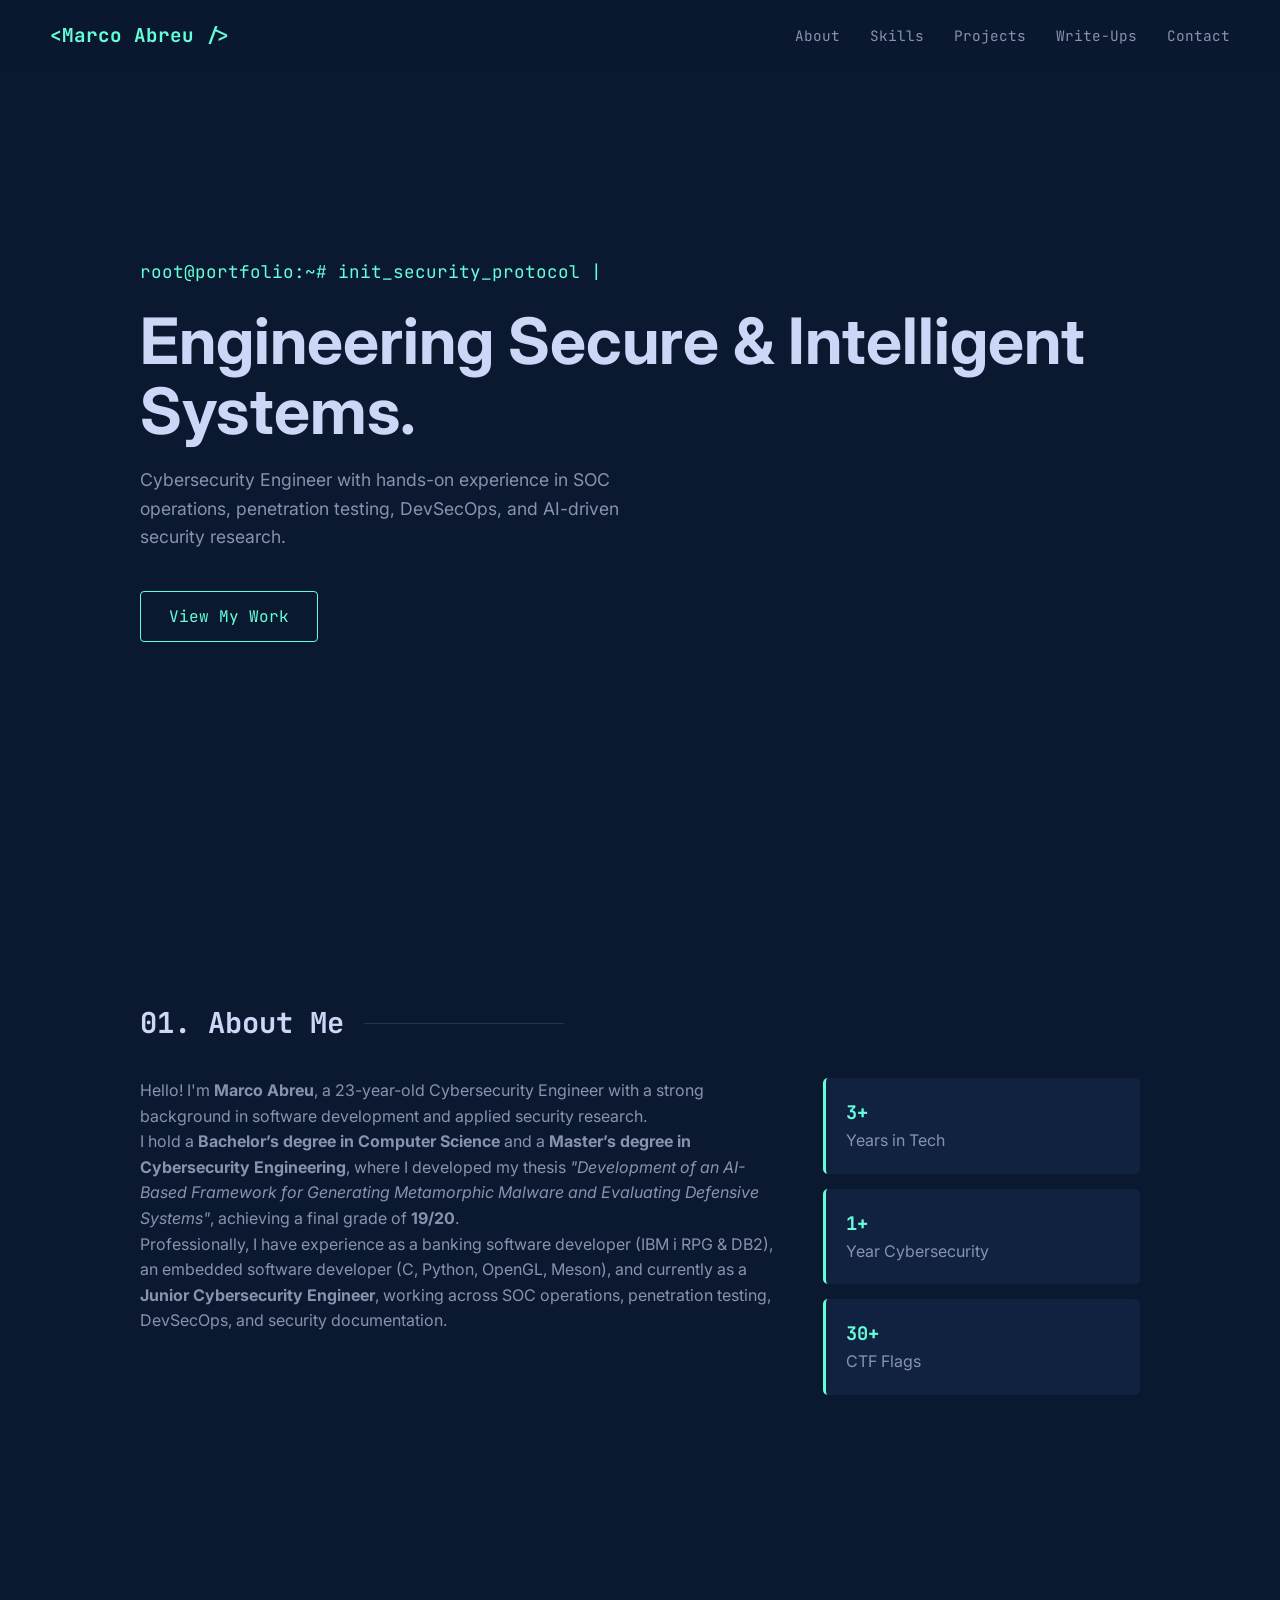
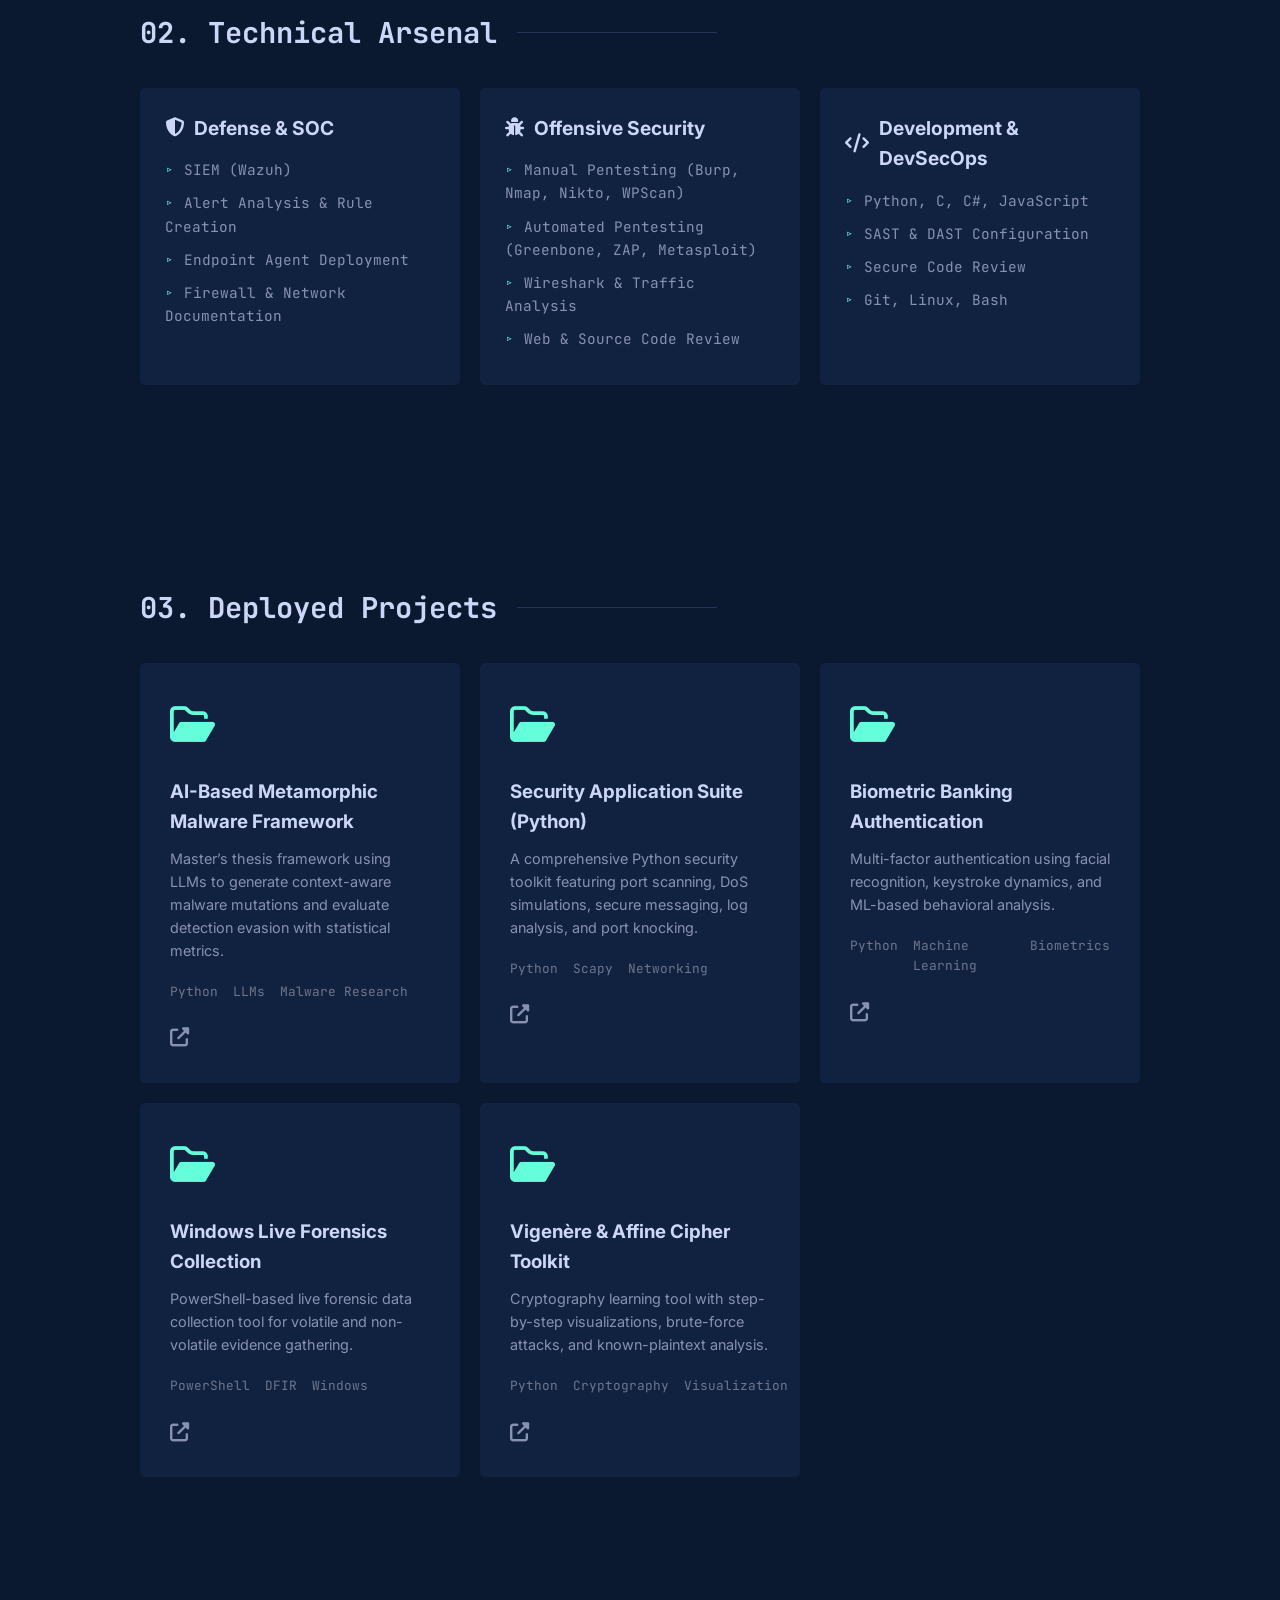
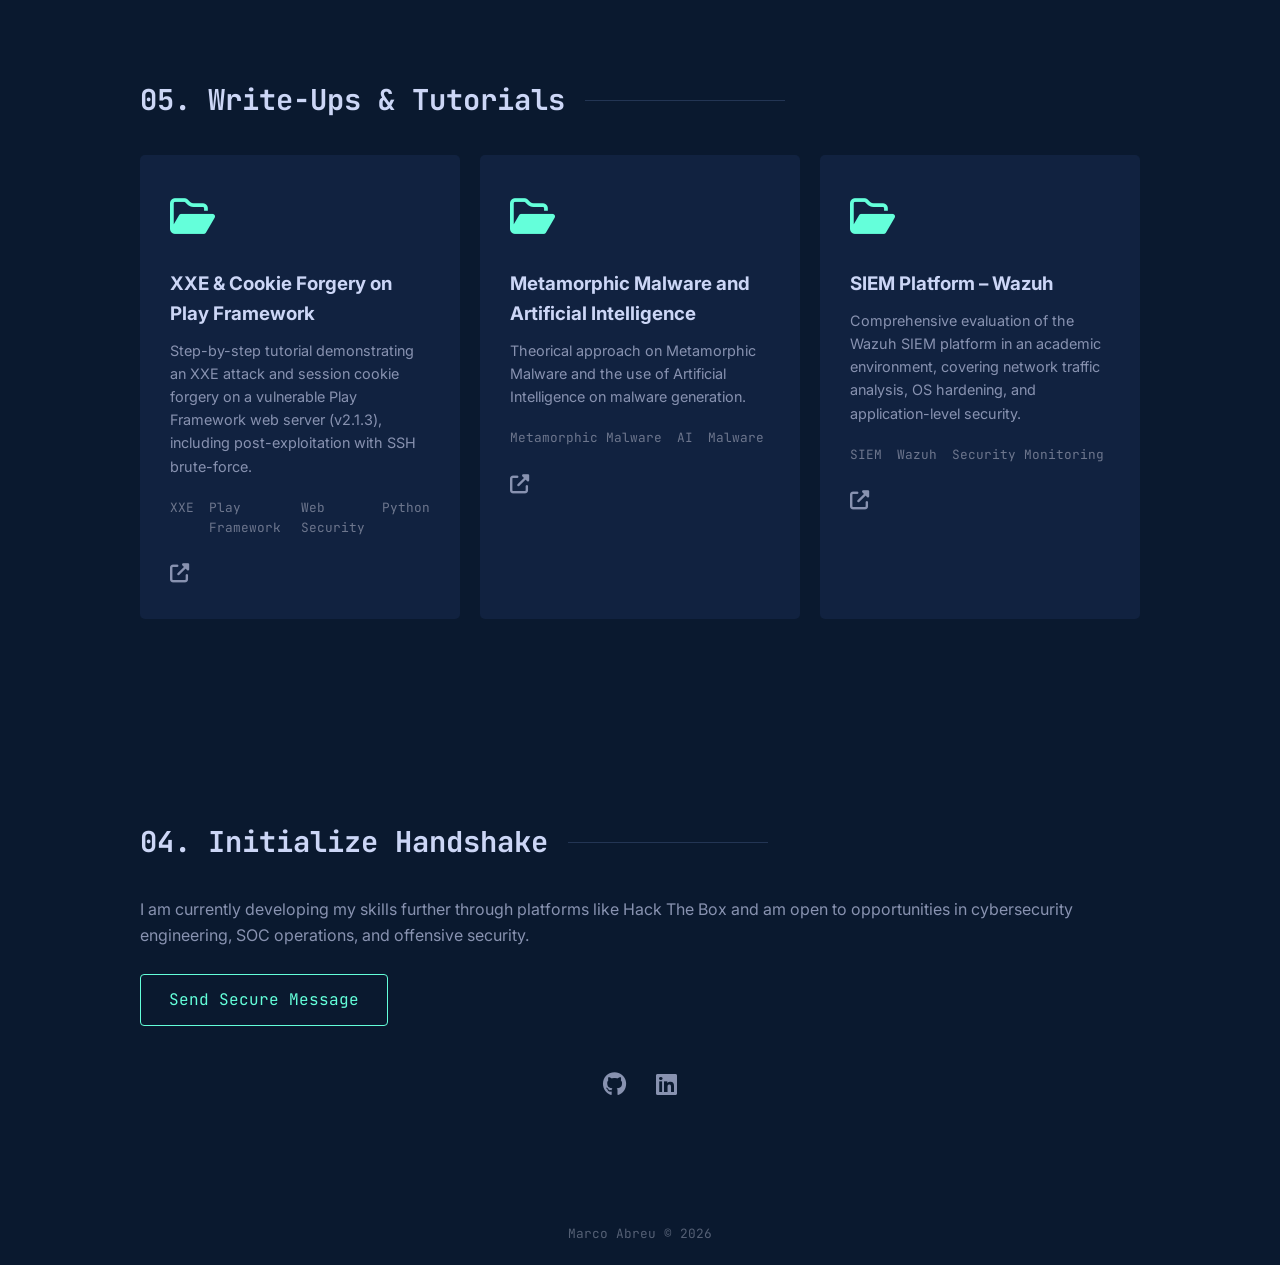
==== index.html @ 4d0f0a70 "Wazuh write up" ====
<!DOCTYPE html>
<html lang="en">
<head>
    <meta charset="UTF-8">
    <meta name="viewport" content="width=device-width, initial-scale=1.0">
    <title>Marco Abreu | Cybersecurity Engineer</title>
    <link rel="icon" type="image/png" href="project/images/favbk.png">

    <link rel="stylesheet" href="style.css">
    <link rel="stylesheet" href="https://cdnjs.cloudflare.com/ajax/libs/font-awesome/6.4.0/css/all.min.css">
    <link href="https://fonts.googleapis.com/css2?family=Inter:wght@400;600&family=JetBrains+Mono:wght@400;700&display=swap" rel="stylesheet">
</head>
<body>

<nav class="navbar">
    <a href="index.html">
    <div class="logo">&lt;Marco Abreu /&gt;</div>
</a>

    <ul class="nav-links">
        <li><a href="#about">About</a></li>
        <li><a href="#skills">Skills</a></li>
        <li><a href="#projects">Projects</a></li>
        <li><a href="#writeups">Write-Ups</a></li>
        <li><a href="#contact">Contact</a></li>
    </ul>
</nav>

<header class="hero">
    <div class="container">
        <p class="terminal-text">root@portfolio:~# <span id="typing-effect"></span><span class="cursor">|</span></p>
        <h1>Engineering Secure & Intelligent Systems.</h1>
        <p class="subtitle">
            Cybersecurity Engineer with hands-on experience in SOC operations, penetration testing,
            DevSecOps, and AI-driven security research.
        </p>
        <a href="#projects" class="btn">View My Work</a>
    </div>
</header>

<section id="about" class="section">
    <div class="container">
        <h2 class="section-title">01. About Me</h2>
        <div class="about-content">
            <div class="about-text">
                <p>
                    Hello! I'm <strong>Marco Abreu</strong>, a 23-year-old Cybersecurity Engineer with a strong background
                    in software development and applied security research.
                </p>

                <p>
                    I hold a <strong>Bachelor’s degree in Computer Science</strong> and a
                    <strong>Master’s degree in Cybersecurity Engineering</strong>, where I developed my thesis
                    <em>"Development of an AI-Based Framework for Generating Metamorphic Malware and Evaluating Defensive Systems"</em>,
                    achieving a final grade of <strong>19/20</strong>.
                </p>

                <p>
                    Professionally, I have experience as a banking software developer (IBM i RPG & DB2),
                    an embedded software developer (C, Python, OpenGL, Meson),
                    and currently as a <strong>Junior Cybersecurity Engineer</strong>,
                    working across SOC operations, penetration testing, DevSecOps, and security documentation.
                </p>
            </div>

            <div class="about-stats">
                <div class="stat-card">
                    <h3>3+</h3>
                    <p>Years in Tech</p>
                </div>
                <div class="stat-card">
                    <h3>1+</h3>
                    <p>Year Cybersecurity</p>
                </div>
                <div class="stat-card">
                    <h3>30+</h3>
                    <p>CTF Flags</p>
                </div>
            </div>
        </div>
    </div>
</section>

<section id="skills" class="section">
    <div class="container">
        <h2 class="section-title">02. Technical Arsenal</h2>

        <div class="skills-grid">
            <div class="skill-category">
                <h3><i class="fas fa-shield-alt"></i> Defense & SOC</h3>
                <ul>
                    <li>SIEM (Wazuh)</li>
                    <li>Alert Analysis & Rule Creation</li>
                    <li>Endpoint Agent Deployment</li>
                    <li>Firewall & Network Documentation</li>
                </ul>
            </div>

            <div class="skill-category">
                <h3><i class="fas fa-bug"></i> Offensive Security</h3>
                <ul>
                    <li>Manual Pentesting (Burp, Nmap, Nikto, WPScan)</li>
                    <li>Automated Pentesting (Greenbone, ZAP, Metasploit)</li>
                    <li>Wireshark & Traffic Analysis</li>
                    <li>Web & Source Code Review</li>
                </ul>
            </div>

            <div class="skill-category">
                <h3><i class="fas fa-code"></i> Development & DevSecOps</h3>
                <ul>
                    <li>Python, C, C#, JavaScript</li>
                    <li>SAST & DAST Configuration</li>
                    <li>Secure Code Review</li>
                    <li>Git, Linux, Bash</li>
                </ul>
            </div>
        </div>
    </div>
</section>

<section id="projects" class="section">
    <div class="container">
        <h2 class="section-title">03. Deployed Projects</h2>

        <div class="project-grid">

            <!-- 1. AI Metamorphic Malware Framework -->
            <div class="project-card">
                <div class="folder-icon"><i class="far fa-folder-open"></i></div>
                <h3>AI-Based Metamorphic Malware Framework</h3>
                <p>
                    Master’s thesis framework using LLMs to generate context-aware malware mutations
                    and evaluate detection evasion with statistical metrics.
                </p>
                <div class="tech-stack">
                    <span>Python</span>
                    <span>LLMs</span>
                    <span>Malware Research</span>
                </div>
                <div class="project-links">
                    <a href="projects/ai-metamorphic-malware.html">
                        <i class="fas fa-external-link-alt"></i>
                    </a>
                </div>
            </div>

            <!-- 2. Security Application in Python -->
            <div class="project-card">
                <div class="folder-icon"><i class="far fa-folder-open"></i></div>
                <h3>Security Application Suite (Python)</h3>
                <p>
                    A comprehensive Python security toolkit featuring port scanning,
                    DoS simulations, secure messaging, log analysis, and port knocking.
                </p>
                <div class="tech-stack">
                    <span>Python</span>
                    <span>Scapy</span>
                    <span>Networking</span>
                </div>
                <div class="project-links">
                    <a href="projects/security-application-python.html">
                        <i class="fas fa-external-link-alt"></i>
                    </a>
                </div>
            </div>

            <!-- 4. Biometric Authentication System -->
            <div class="project-card">
                <div class="folder-icon"><i class="far fa-folder-open"></i></div>
                <h3>Biometric Banking Authentication</h3>
                <p>
                    Multi-factor authentication using facial recognition,
                    keystroke dynamics, and ML-based behavioral analysis.
                </p>
                <div class="tech-stack">
                    <span>Python</span>
                    <span>Machine Learning</span>
                    <span>Biometrics</span>
                </div>
                <div class="project-links">
                    <a href="projects/facial-recon.html">
                        <i class="fas fa-external-link-alt"></i>
                    </a>
                </div>
            </div>

            <!-- 5. Windows Live Forensics -->
            <div class="project-card">
                <div class="folder-icon"><i class="far fa-folder-open"></i></div>
                <h3>Windows Live Forensics Collection</h3>
                <p>
                    PowerShell-based live forensic data collection tool
                    for volatile and non-volatile evidence gathering.
                </p>
                <div class="tech-stack">
                    <span>PowerShell</span>
                    <span>DFIR</span>
                    <span>Windows</span>
                </div>
                <div class="project-links">
                    <a href="projects/windows-live-forensic-collect.html">
                        <i class="fas fa-external-link-alt"></i>
                    </a>
                </div>
            </div>

            <!-- 6. Cryptography Ciphers -->
            <div class="project-card">
                <div class="folder-icon"><i class="far fa-folder-open"></i></div>
                <h3>Vigenère & Affine Cipher Toolkit</h3>
                <p>
                    Cryptography learning tool with step-by-step visualizations,
                    brute-force attacks, and known-plaintext analysis.
                </p>
                <div class="tech-stack">
                    <span>Python</span>
                    <span>Cryptography</span>
                    <span>Visualization</span>
                </div>
                <div class="project-links">
                    <a href="projects/cryptography-ciphers.html">
                        <i class="fas fa-external-link-alt"></i>
                    </a>
                </div>
            </div>

        </div>
    </div>
</section>


<section id="writeups" class="section">
    <div class="container">
        <h2 class="section-title">05. Write-Ups & Tutorials</h2>

        <div class="project-grid">

          <!-- XXE & Cookie Forgery Tutorial Card -->
            <div class="project-card">
                <div class="folder-icon"><i class="far fa-folder-open"></i></div>
                <h3>XXE & Cookie Forgery on Play Framework</h3>
                <p>
                    Step-by-step tutorial demonstrating an XXE attack and session cookie forgery 
                    on a vulnerable Play Framework web server (v2.1.3), including post-exploitation
                    with SSH brute-force.
                </p>
                <div class="tech-stack">
                    <span>XXE</span>
                    <span>Play Framework</span>
                    <span>Web Security</span>
                    <span>Python</span>
                </div>
                <div class="project-links">
                    <a href="writeups/xxe-tutorial.html">
                        <i class="fas fa-external-link-alt"></i>
                    </a>
                </div>
            </div>

            <!-- Example: Sample CTF Write-Up -->
            <div class="project-card">
                <div class="folder-icon"><i class="far fa-folder-open"></i></div>
                <h3>Metamorphic Malware and Artificial Intelligence</h3>
                <p>
                    Theorical approach on Metamorphic Malware and the use of
                    Artificial Intelligence on malware generation.
                </p>
                <div class="tech-stack">
                    <span>Metamorphic Malware</span>
                    <span>AI</span>
                    <span>Malware</span>
                </div>
                <div class="project-links">
                    <a href="writeups/meta.html">
                        <i class="fas fa-external-link-alt"></i>
                    </a>
                </div>
            </div>

                        <!-- Example: Sample CTF Write-Up -->
            <div class="project-card">
                <div class="folder-icon"><i class="far fa-folder-open"></i></div>
                <h3>SIEM Platform – Wazuh</h3>
                <p>
                    Comprehensive evaluation of the Wazuh SIEM platform in an academic environment,
                    covering network traffic analysis, OS hardening, and application-level security.
                </p>
                <div class="tech-stack">
                    <span>SIEM</span>
                    <span>Wazuh</span>
                    <span>Security Monitoring</span>
                </div>
                <div class="project-links">
                    <a href="writeups/wazuh.html">
                        <i class="fas fa-external-link-alt"></i>
                    </a>
                </div>
            </div>

            <!-- Add more write-ups here as cards -->
            
        </div>
    </div>
</section>



<section id="contact" class="section">
    <div class="container">
        <h2 class="section-title">04. Initialize Handshake</h2>
        <p>
            I am currently developing my skills further through platforms like Hack The Box
            and am open to opportunities in cybersecurity engineering, SOC operations,
            and offensive security.
        </p>

        <br>

        <a href="mailto:marcoabreu2002@gmail.com" class="btn">Send Secure Message</a>

        <div class="social-links">
            <a href="https://github.com/MarcoAbreu2002" target="_blank"><i class="fab fa-github"></i></a>
            <a href="https://www.linkedin.com/in/marco-costa-abreu/" target="_blank"><i class="fab fa-linkedin"></i></a>
        </div>
    </div>
</section>

<footer>
    <p>Marco Abreu &copy; 2026</p>
</footer>

<script src="script.js"></script>
</body>
</html>
---- style.css ----
/* Base Reset */
* {
    margin: 0;
    padding: 0;
    box-sizing: border-box;
}

:root {
    --bg-color: #0a192f;
    --light-bg: #112240;
    --text-color: #8892b0;
    --heading-color: #ccd6f6;
    --accent-color: #64ffda; /* Cyber Green */
    --font-mono: 'JetBrains Mono', monospace;
    --font-sans: 'Inter', sans-serif;
}

body {
    background-color: var(--bg-color);
    color: var(--text-color);
    font-family: var(--font-sans);
    line-height: 1.6;
}

a {
    text-decoration: none;
    color: inherit;
    transition: 0.3s;
}

ul {
    list-style: none;
}

/* Typography */
h1, h2, h3 {
    color: var(--heading-color);
    font-weight: 700;
}

.section-title {
    font-family: var(--font-mono);
    color: var(--heading-color);
    font-size: 1.8rem;
    margin-bottom: 2rem;
    display: flex;
    align-items: center;
}

.section-title::after {
    content: "";
    display: block;
    width: 200px;
    height: 1px;
    background: #233554;
    margin-left: 20px;
}

/* Navbar */
.navbar {
    display: flex;
    justify-content: space-between;
    align-items: center;
    padding: 20px 50px;
    position: fixed;
    width: 100%;
    background: rgba(10, 25, 47, 0.95);
    backdrop-filter: blur(10px);
    z-index: 1000;
}

.logo {
    color: var(--accent-color);
    font-family: var(--font-mono);
    font-weight: bold;
    font-size: 1.2rem;
}

.nav-links {
    display: flex;
    gap: 30px;
}

.nav-links a {
    font-family: var(--font-mono);
    font-size: 0.9rem;
}

.nav-links a:hover {
    color: var(--accent-color);
}

/* Hero Section */
.hero {
    height: 100vh;
    display: flex;
    align-items: center;
    justify-content: center;
    padding: 0 20px;
}

.container {
    max-width: 1000px;
    width: 100%;
    margin: 0 auto;
}

.terminal-text {
    font-family: var(--font-mono);
    color: var(--accent-color);
    margin-bottom: 20px;
    font-size: 1.1rem;
}

.cursor {
    animation: blink 1s infinite;
}

@keyframes blink {
    0%, 100% { opacity: 1; }
    50% { opacity: 0; }
}

.hero h1 {
    font-size: 4rem;
    line-height: 1.1;
    margin-bottom: 20px;
}

.subtitle {
    max-width: 500px;
    margin-bottom: 40px;
    font-size: 1.1rem;
}

.btn {
    display: inline-block;
    padding: 12px 28px;
    border: 1px solid var(--accent-color);
    color: var(--accent-color);
    font-family: var(--font-mono);
    border-radius: 4px;
}

.btn:hover {
    background: rgba(100, 255, 218, 0.1);
}

/* Sections General */
.section {
    padding: 100px 50px;
}

/* About Grid */
.about-content {
    display: grid;
    grid-template-columns: 2fr 1fr;
    gap: 50px;
}

.stat-card {
    background: var(--light-bg);
    padding: 20px;
    margin-bottom: 15px;
    border-radius: 5px;
    border-left: 3px solid var(--accent-color);
}

.stat-card h3 {
    color: var(--accent-color);
    font-family: var(--font-mono);
}

/* Skills */
.skills-grid {
    display: grid;
    grid-template-columns: repeat(auto-fit, minmax(250px, 1fr));
    gap: 20px;
}

.skill-category {
    background: var(--light-bg);
    padding: 25px;
    border-radius: 5px;
    transition: transform 0.2s;
}

.skill-category:hover {
    transform: translateY(-5px);
}

.skill-category h3 {
    margin-bottom: 15px;
    font-size: 1.2rem;
    display: flex;
    align-items: center;
    gap: 10px;
}

.skill-category ul li {
    font-family: var(--font-mono);
    font-size: 0.9rem;
    margin-bottom: 10px;
}

.skill-category ul li::before {
    content: "▹";
    color: var(--accent-color);
    margin-right: 10px;
}

/* Projects */
.project-grid {
    display: grid;
    grid-template-columns: repeat(auto-fill, minmax(300px, 1fr));
    gap: 20px;
}

.project-card {
    background: var(--light-bg);
    padding: 30px;
    border-radius: 5px;
    transition: transform 0.2s;
}

.project-card:hover {
    transform: translateY(-7px);
}

.folder-icon {
    color: var(--accent-color);
    font-size: 2.5rem;
    margin-bottom: 20px;
}

.project-card h3 {
    margin-bottom: 10px;
}

.project-card p {
    font-size: 0.9rem;
    margin-bottom: 20px;
}

.tech-stack {
    font-family: var(--font-mono);
    font-size: 0.8rem;
    color: #6d768d;
    margin-bottom: 20px;
    display: flex;
    gap: 15px;
}

.project-links a {
    font-size: 1.2rem;
    margin-right: 15px;
}

.project-links a:hover {
    color: var(--accent-color);
}

/* Contact */
.contact-container {
    text-align: center;
    max-width: 600px;
}

.social-links {
    margin-top: 40px;
    font-size: 1.5rem;
    display: flex;
    justify-content: center;
    gap: 30px;
}

.social-links a:hover {
    color: var(--accent-color);
    transform: translateY(-3px);
    display: inline-block;
}

footer {
    text-align: center;
    padding: 20px;
    font-family: var(--font-mono);
    font-size: 0.8rem;
    color: #556075;
}

/* Mobile Responsiveness */
@media (max-width: 768px) {
    .hero h1 { font-size: 2.5rem; }
    .about-content { grid-template-columns: 1fr; }
    .navbar { padding: 20px; }
    .nav-links { display: none; } /* Simplified for MVP */
    .section { padding: 60px 20px; }
}

html {
    scroll-behavior: smooth;
}
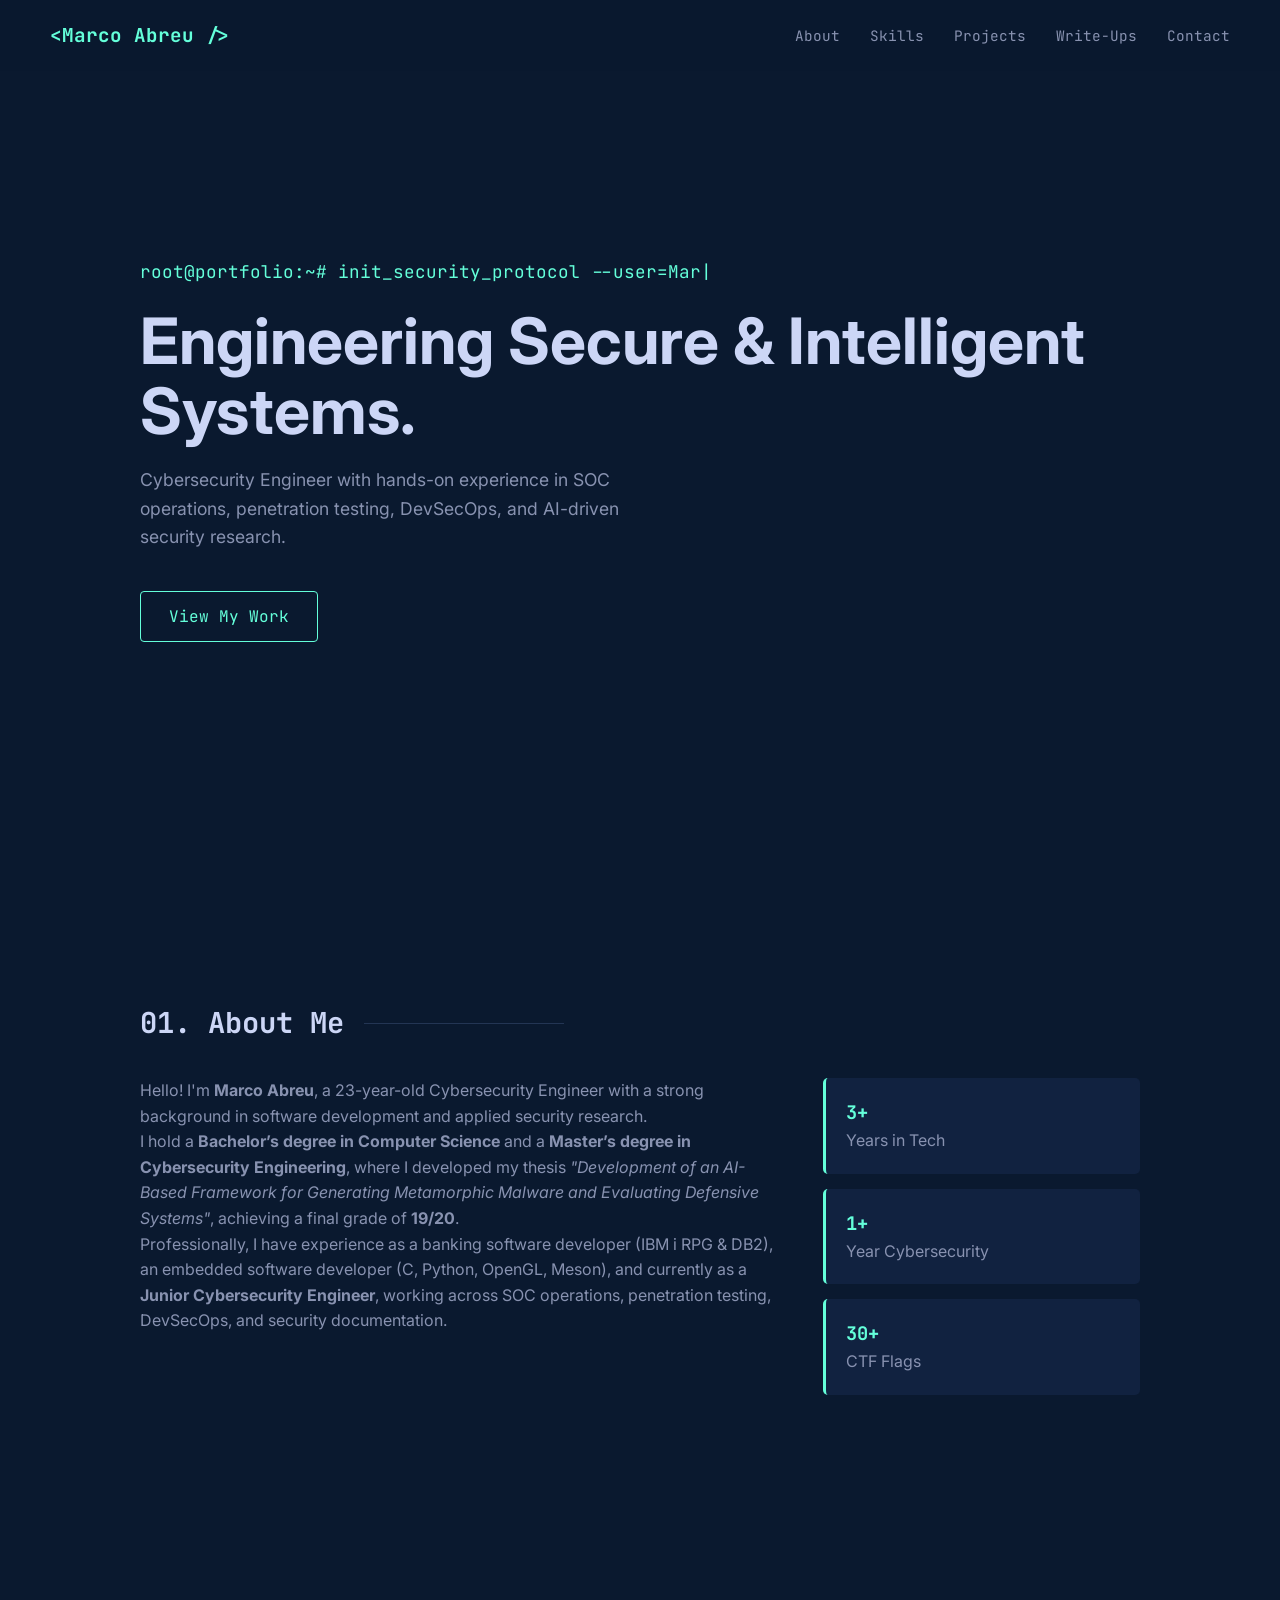
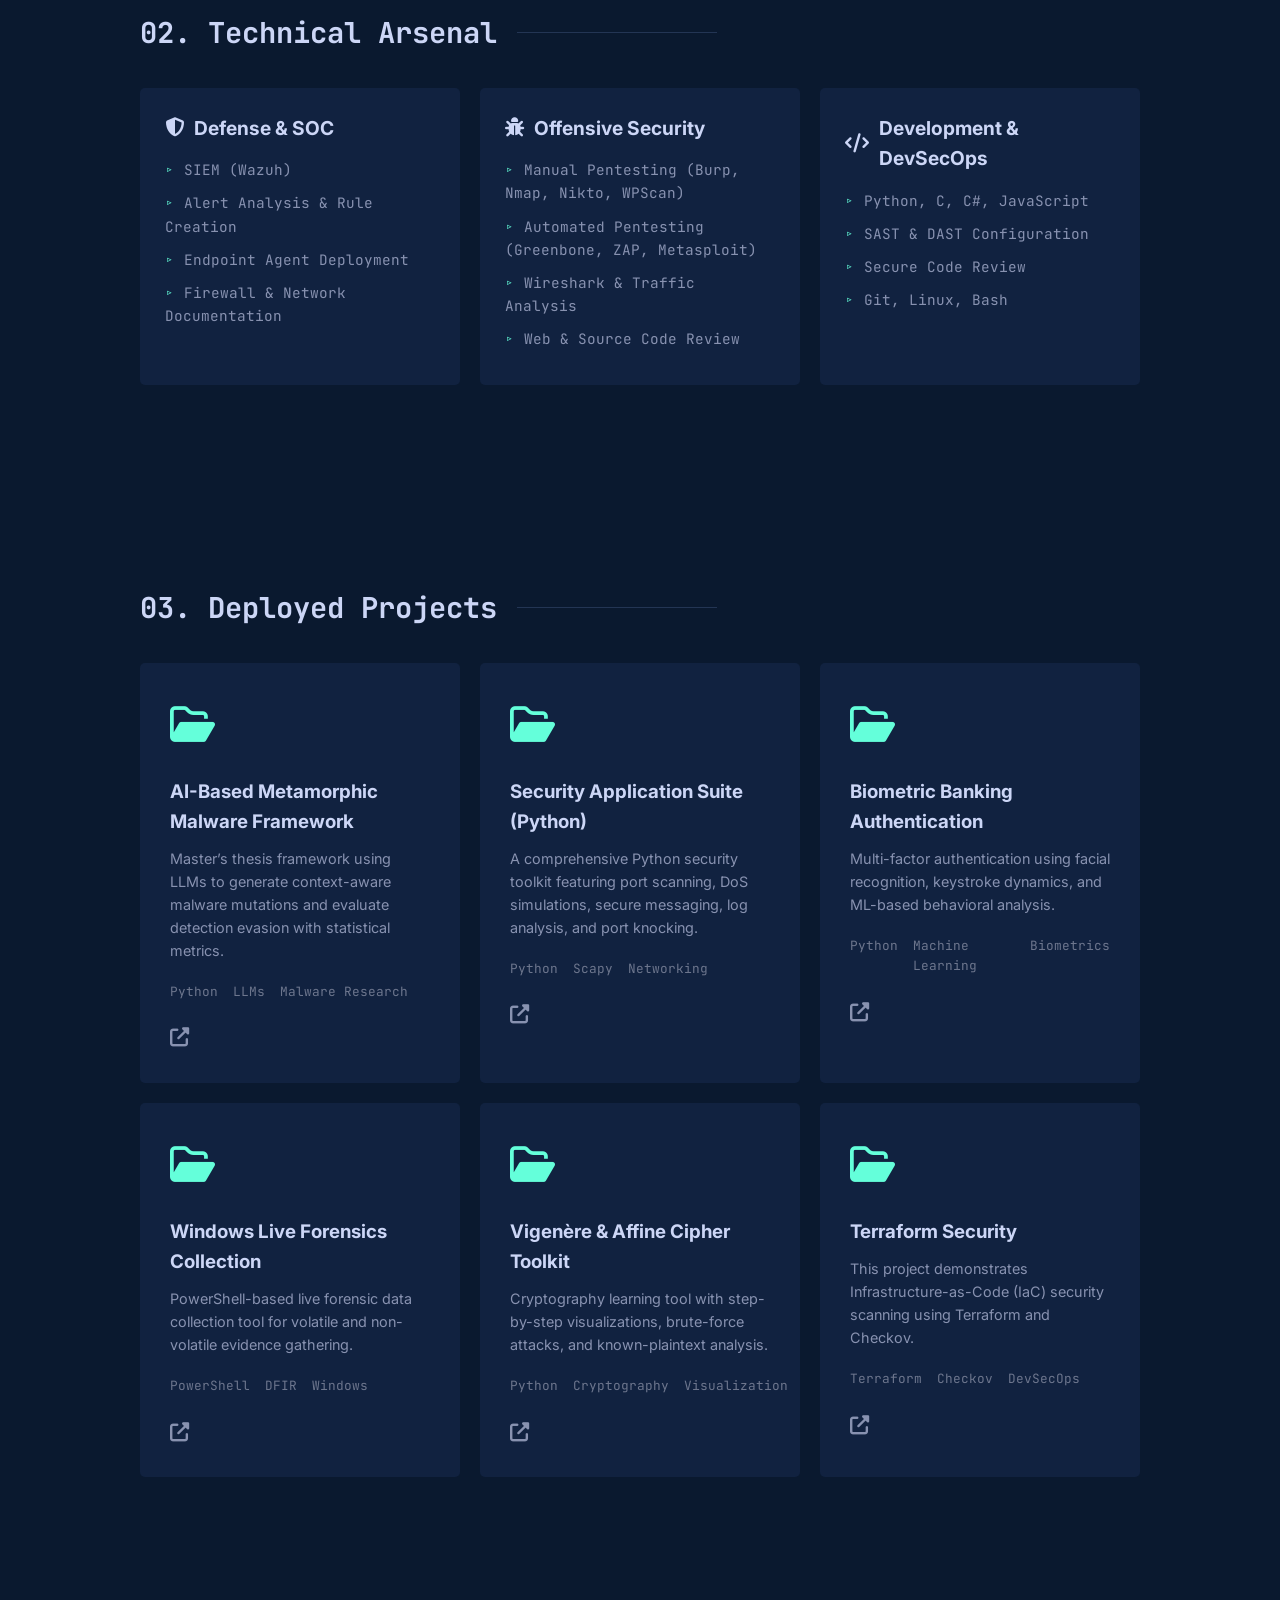
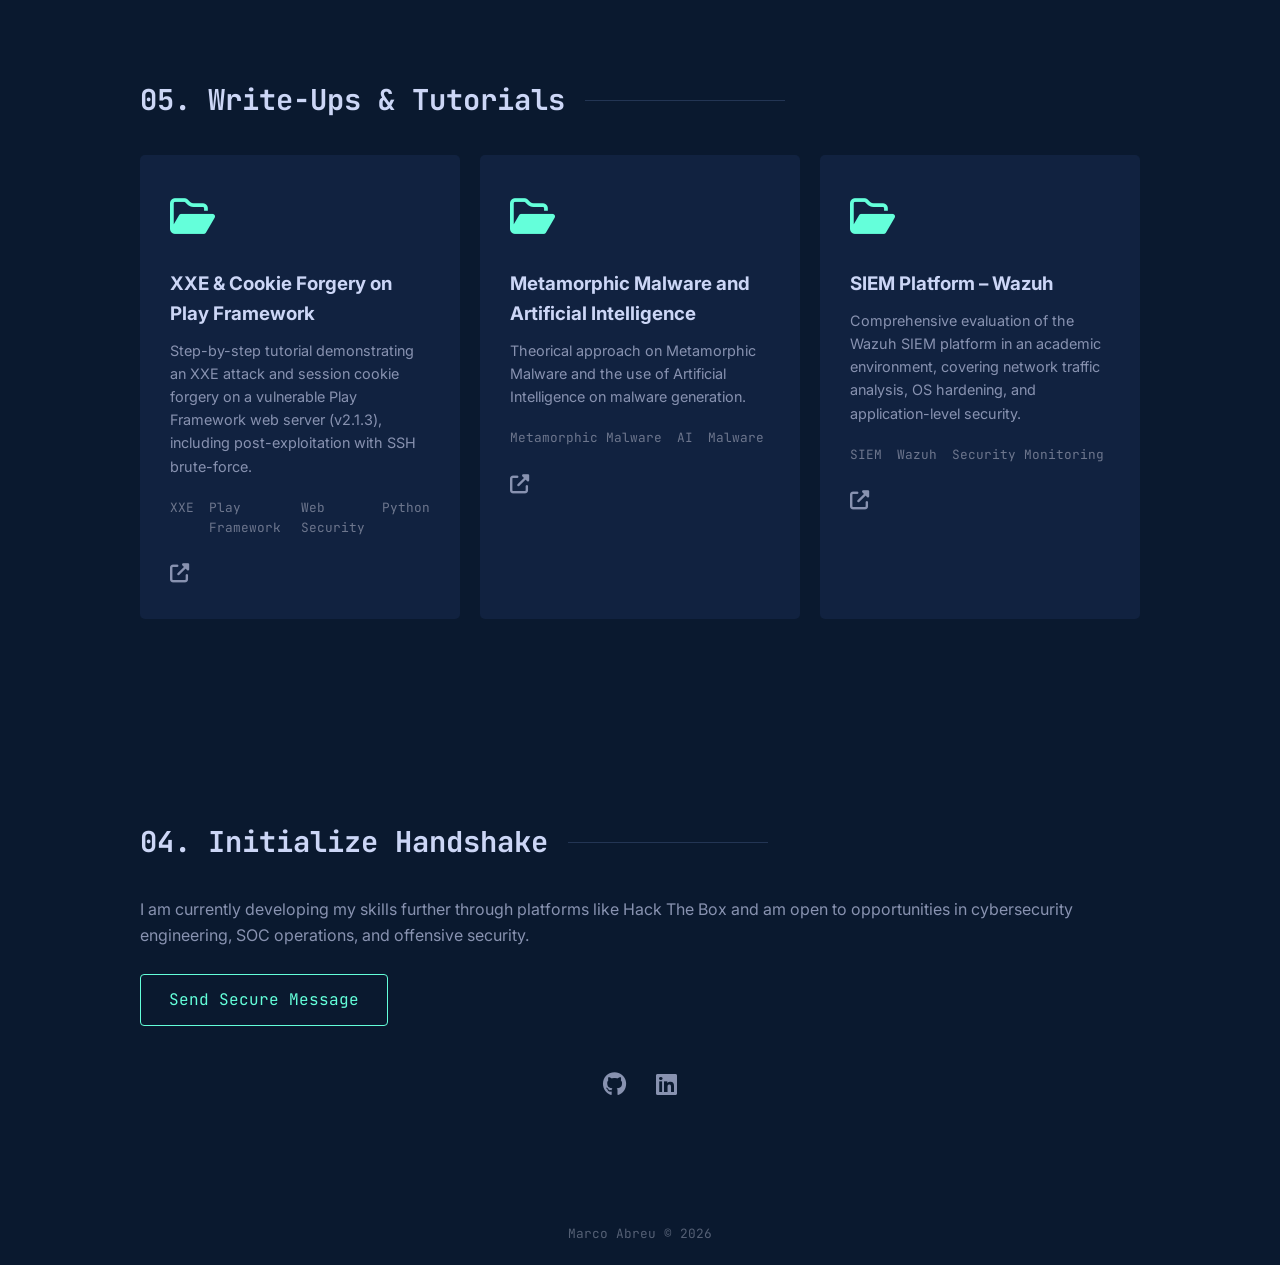
==== commit 3a9d412b: "Add Terraform Security project card to index.html Added a new project card for Terraform Security wi" ====
--- a/index.html
+++ b/index.html
@@ -225,6 +225,25 @@
                 </div>
             </div>
 
+            <!-- 6. Terraform -->
+            <div class="project-card">
+                <div class="folder-icon"><i class="far fa-folder-open"></i></div>
+                <h3>Terraform Security</h3>
+                <p>
+                    This project demonstrates Infrastructure-as-Code (IaC) security scanning using Terraform and Checkov.
+                </p>
+                <div class="tech-stack">
+                    <span>Terraform</span>
+                    <span>Checkov</span>
+                    <span>DevSecOps</span>
+                </div>
+                <div class="project-links">
+                    <a href="projects/terraform-security.html">
+                        <i class="fas fa-external-link-alt"></i>
+                    </a>
+                </div>
+            </div>
+
         </div>
     </div>
 </section>
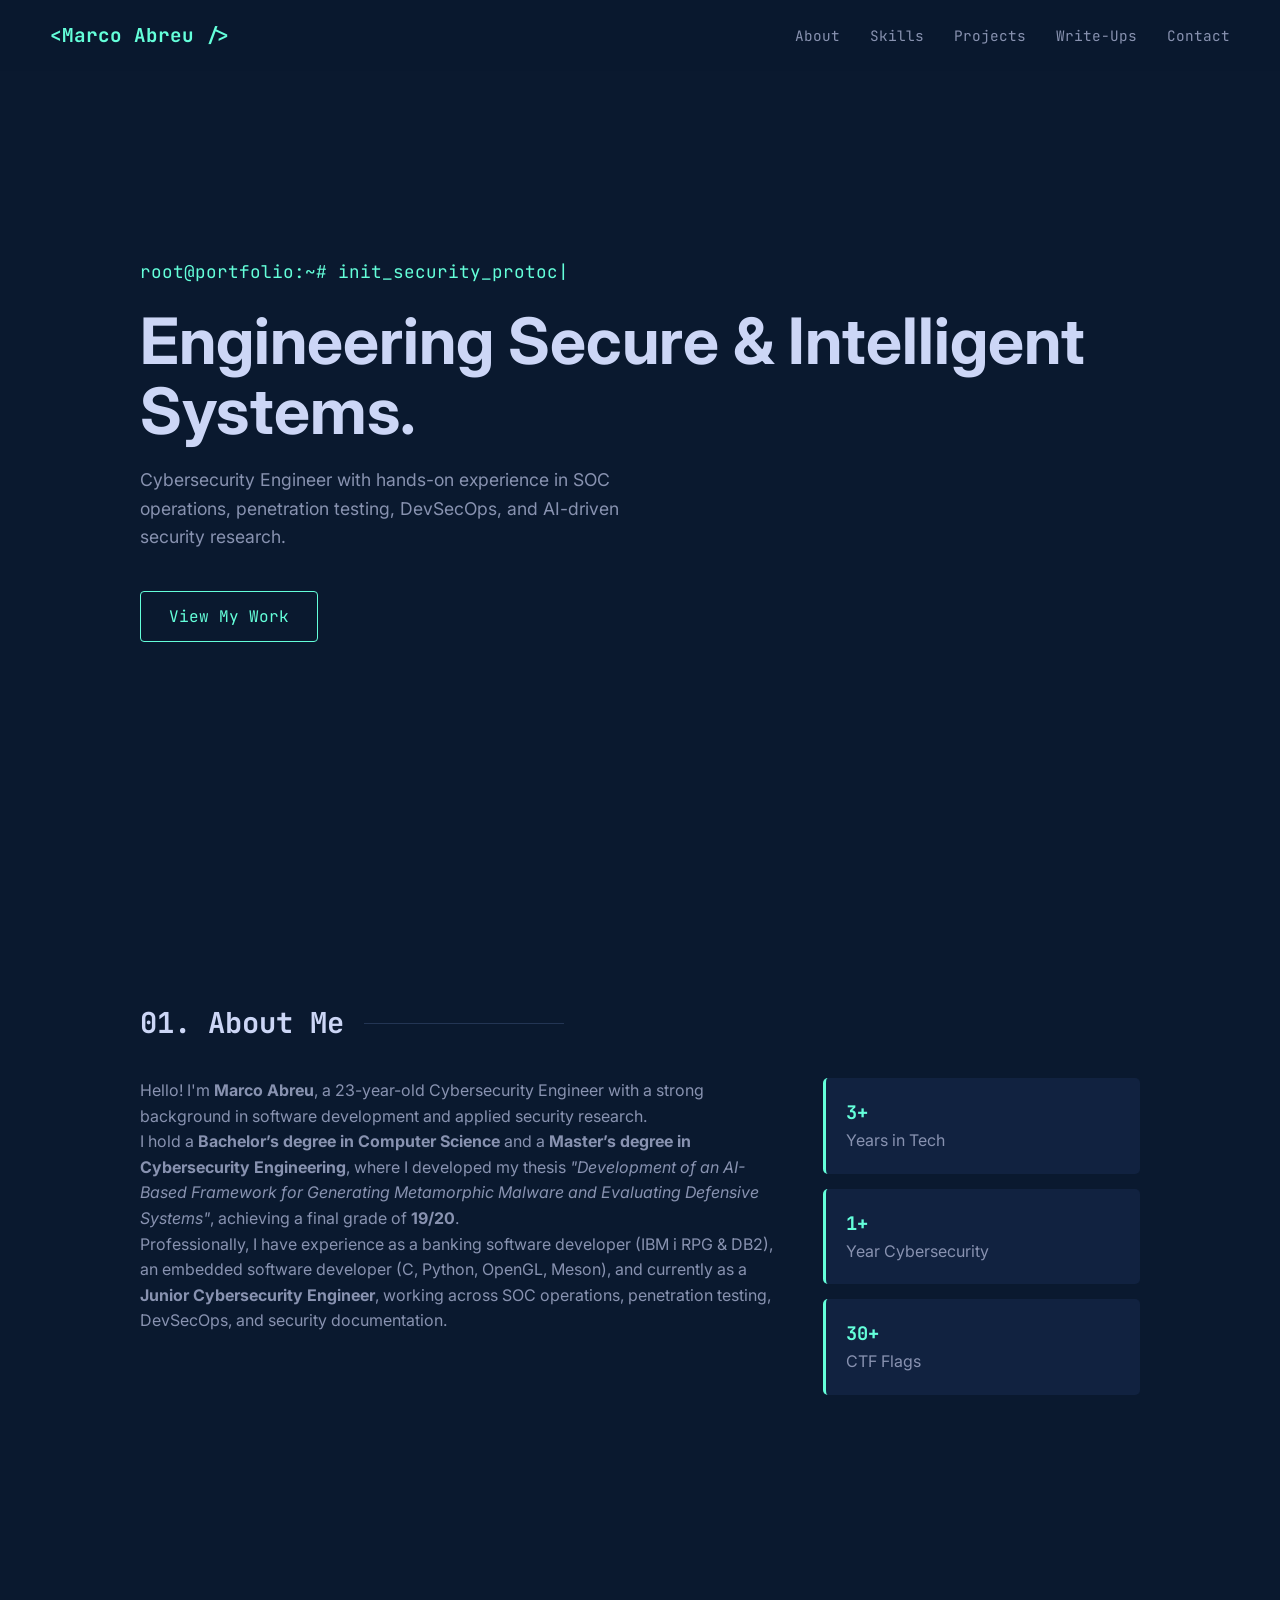
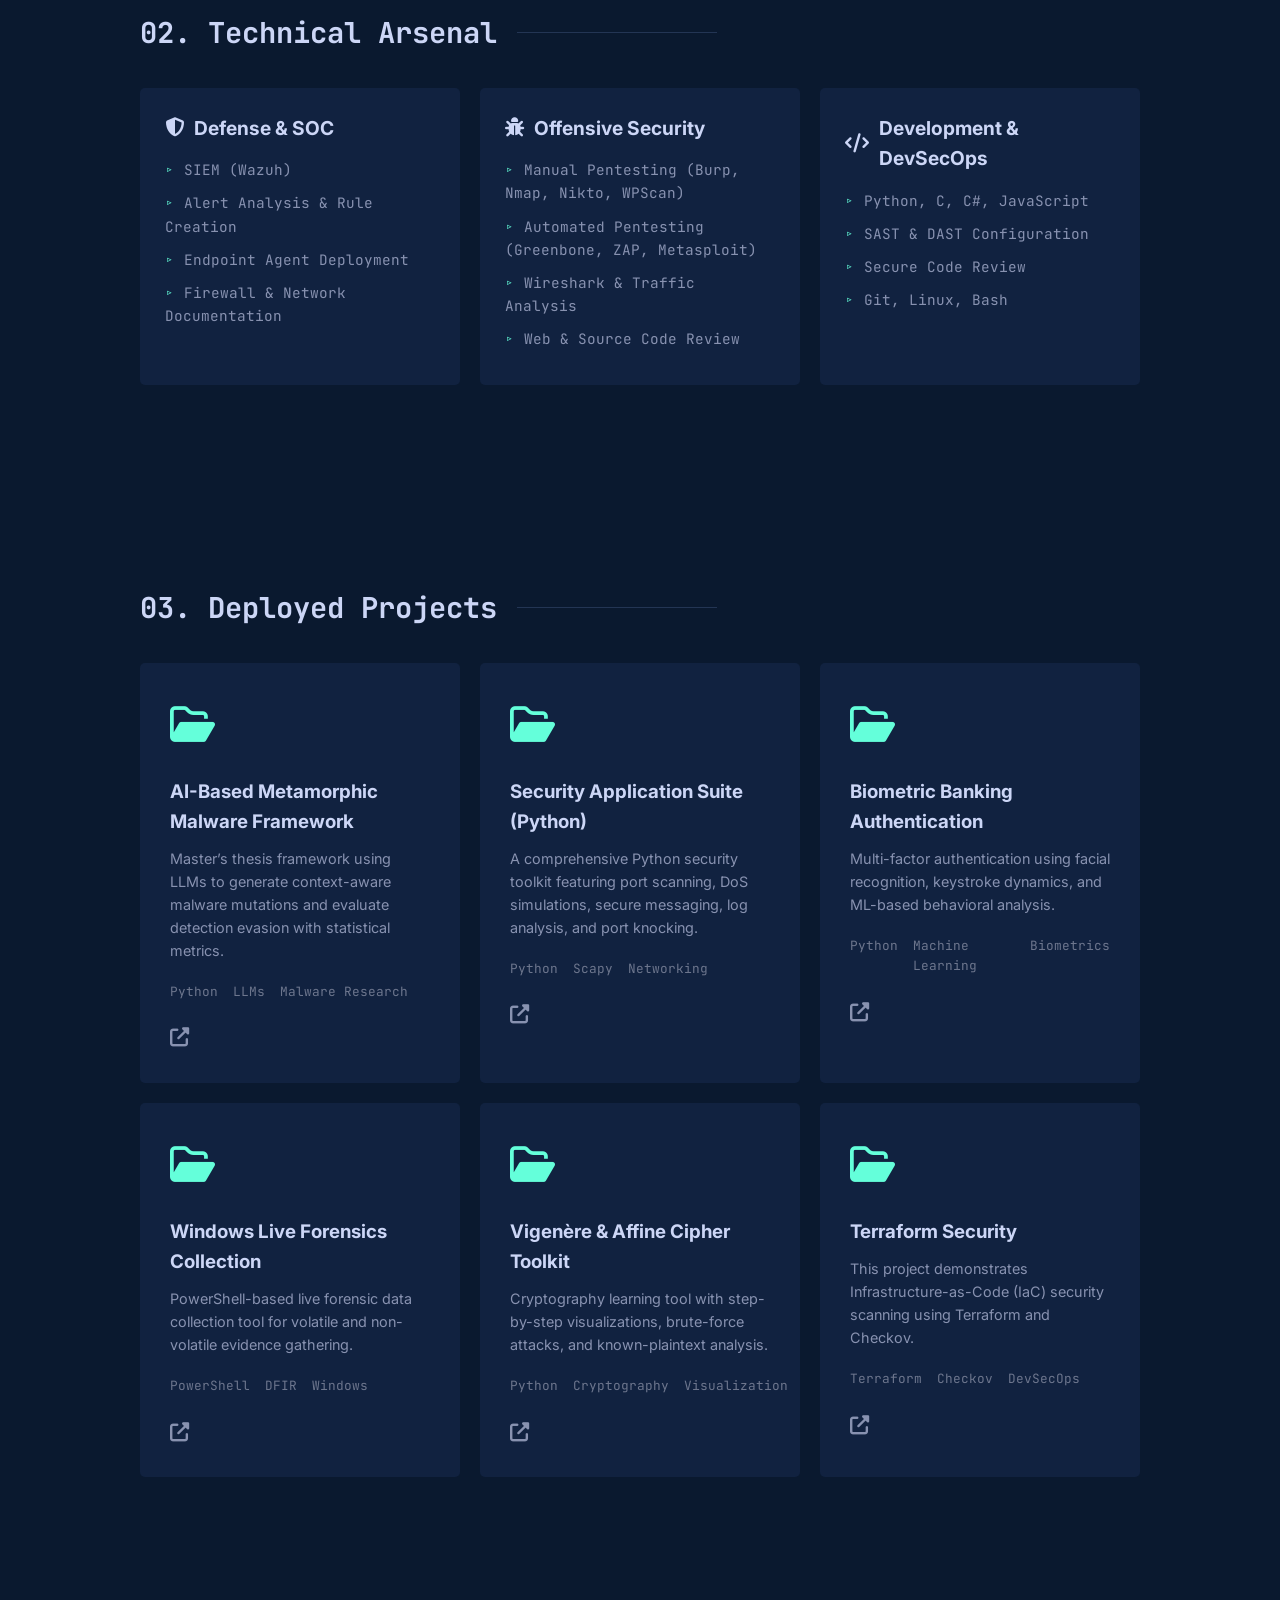
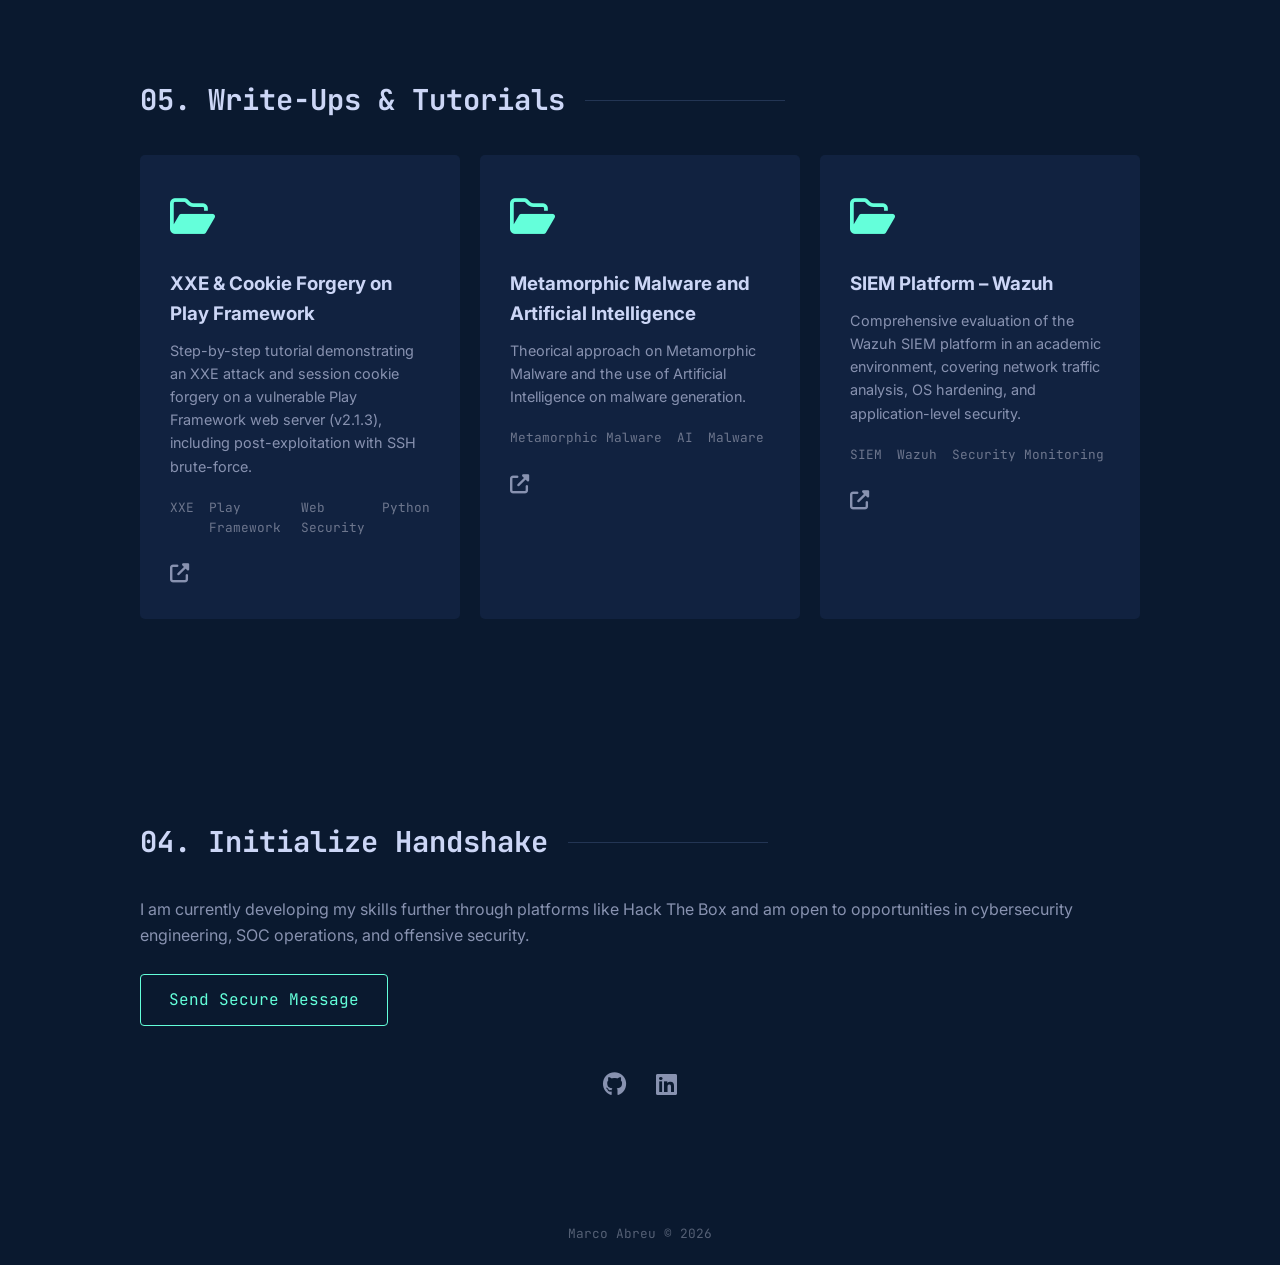
==== commit 9913c176: "Update favicon link in index.html" ====
--- a/index.html
+++ b/index.html
@@ -4,8 +4,8 @@
     <meta charset="UTF-8">
     <meta name="viewport" content="width=device-width, initial-scale=1.0">
     <title>Marco Abreu | Cybersecurity Engineer</title>
-    <link rel="icon" type="image/png" href="project/images/favbk.png">
-
+    <link rel="icon" type="image/png" href="favicon.png">
+    
     <link rel="stylesheet" href="style.css">
     <link rel="stylesheet" href="https://cdnjs.cloudflare.com/ajax/libs/font-awesome/6.4.0/css/all.min.css">
     <link href="https://fonts.googleapis.com/css2?family=Inter:wght@400;600&family=JetBrains+Mono:wght@400;700&display=swap" rel="stylesheet">
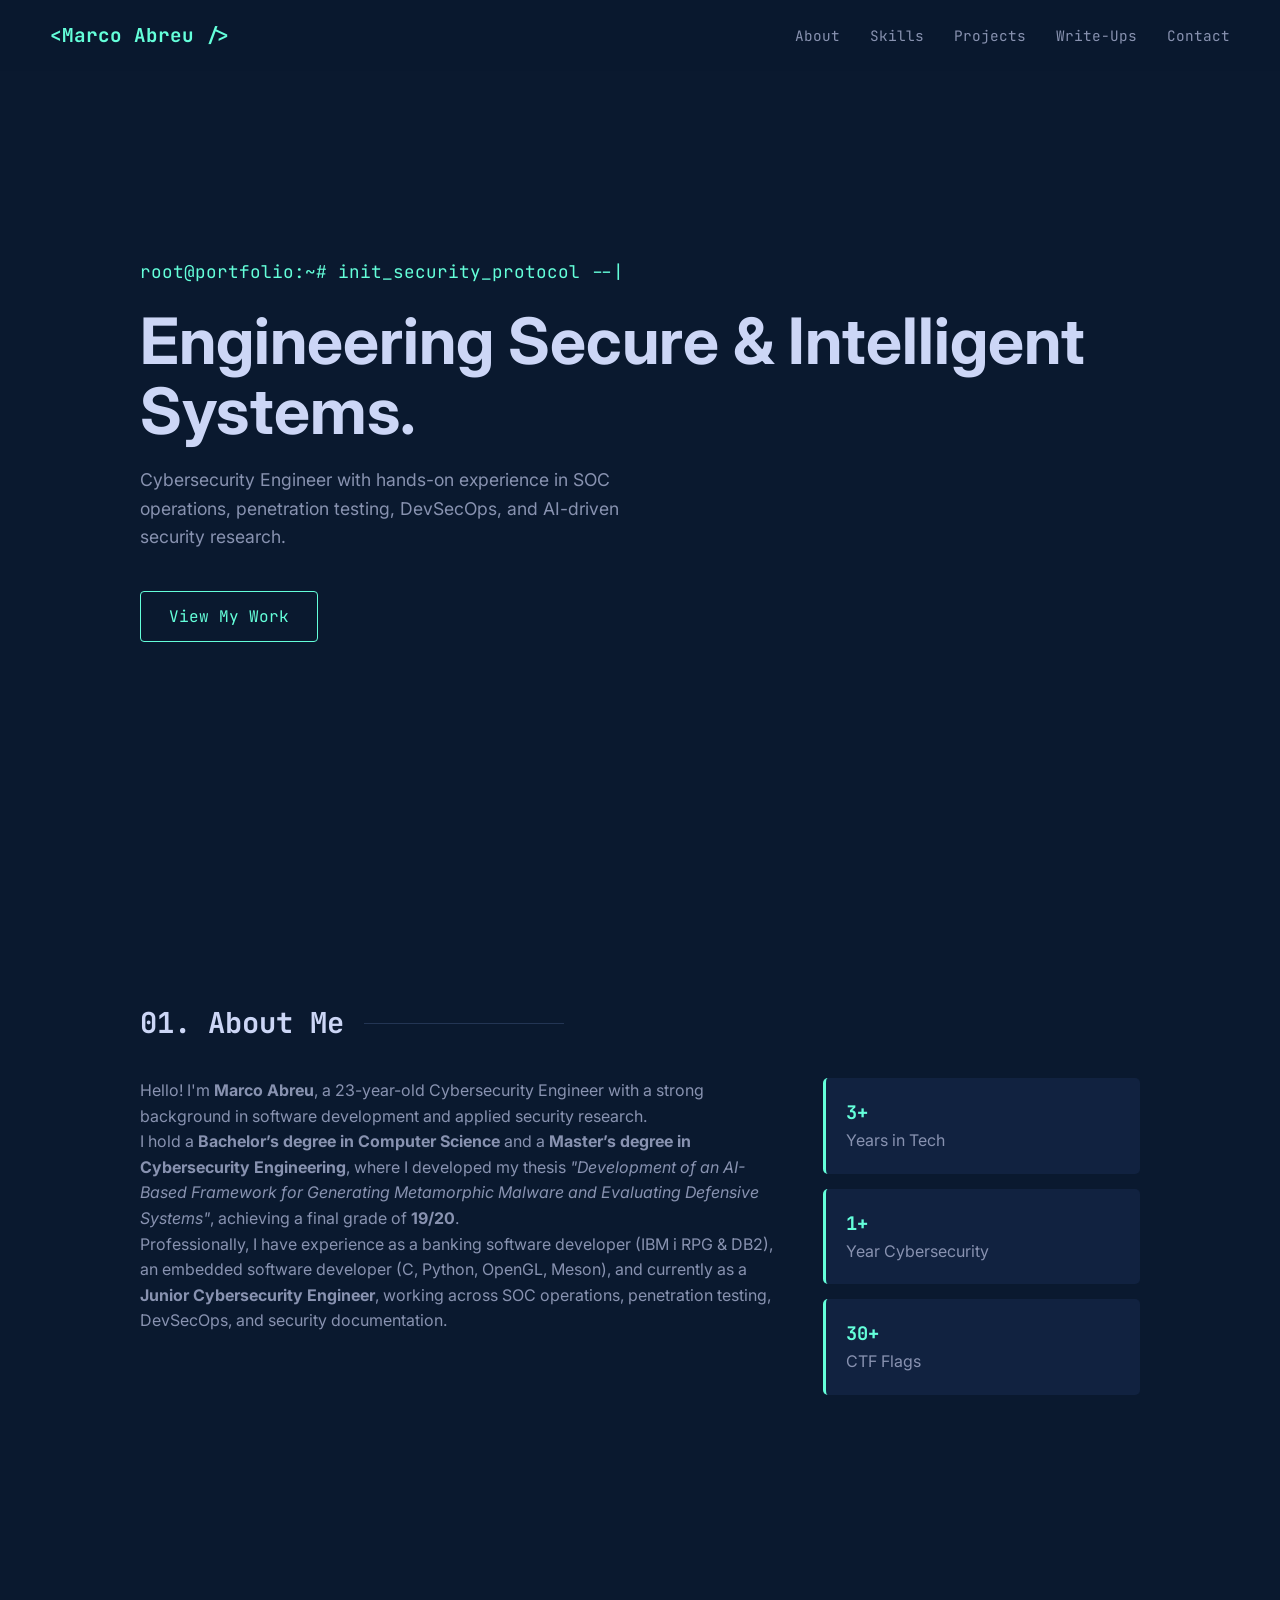
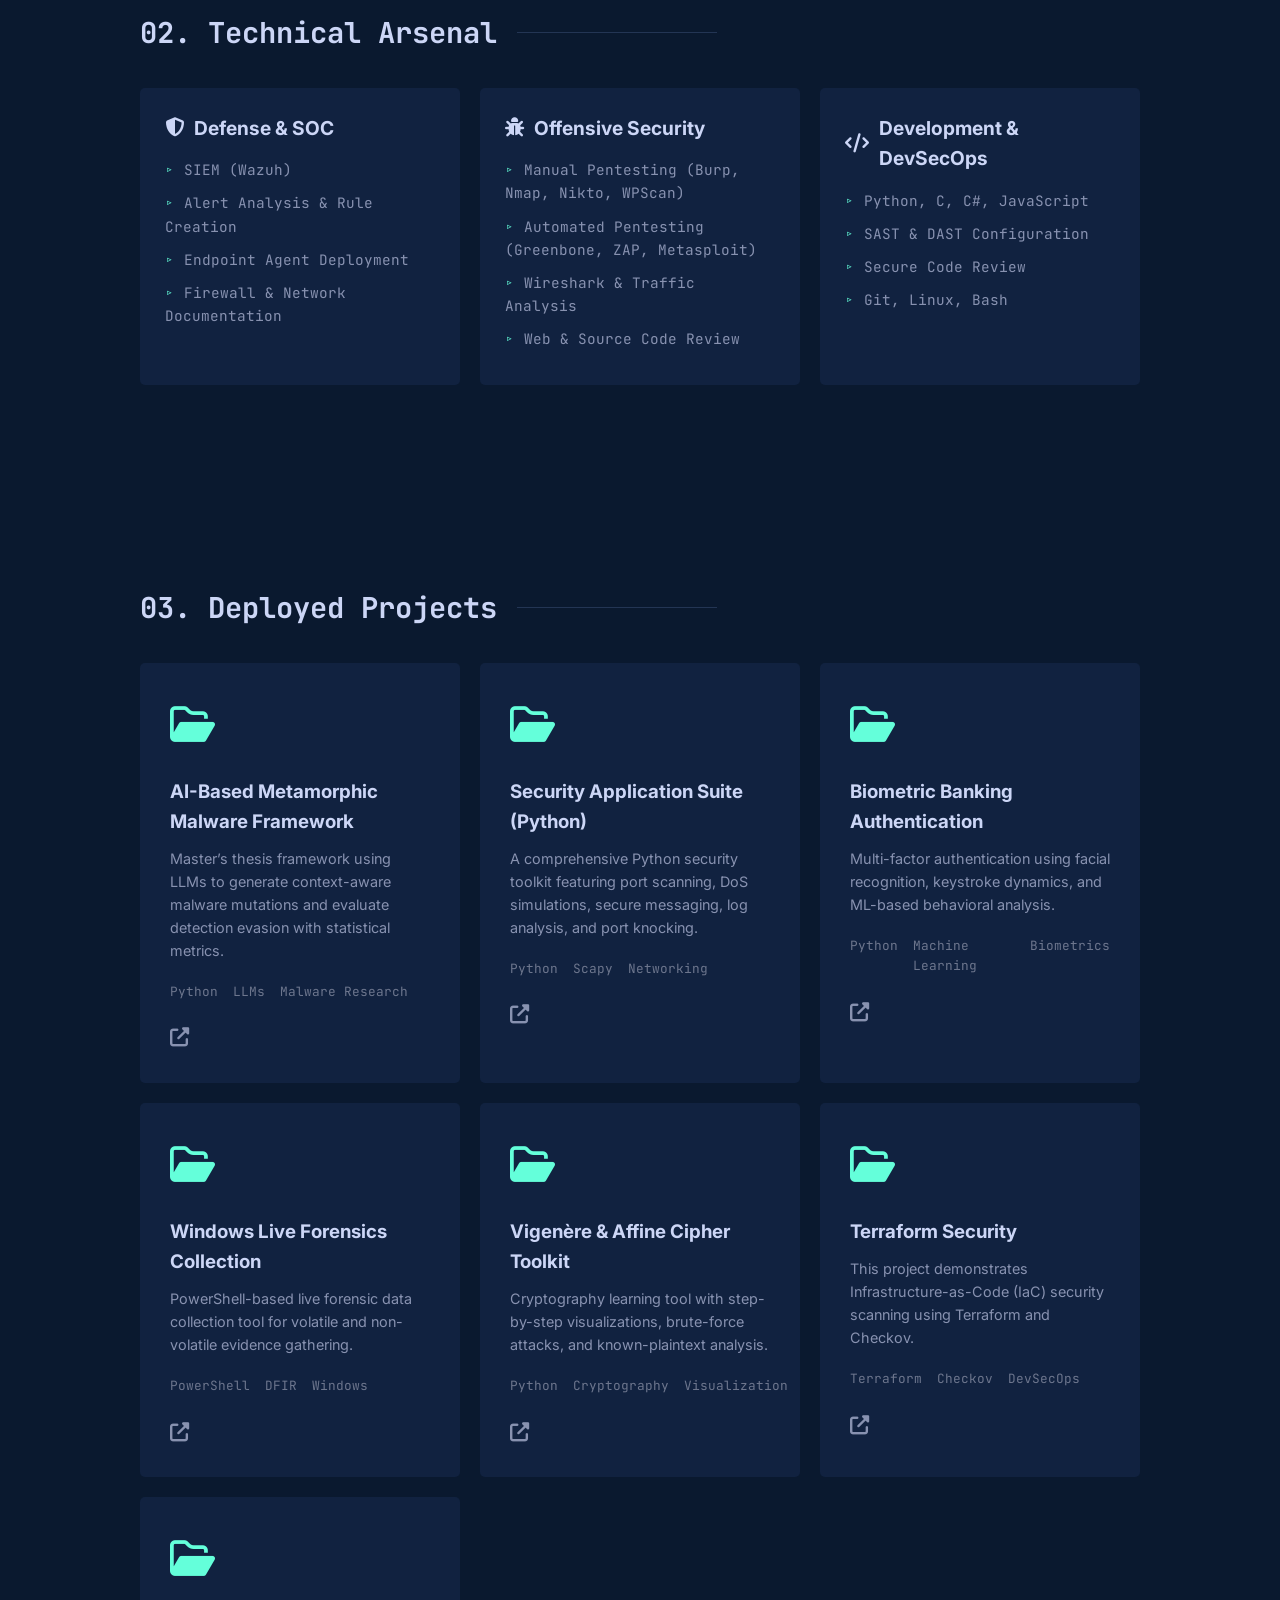
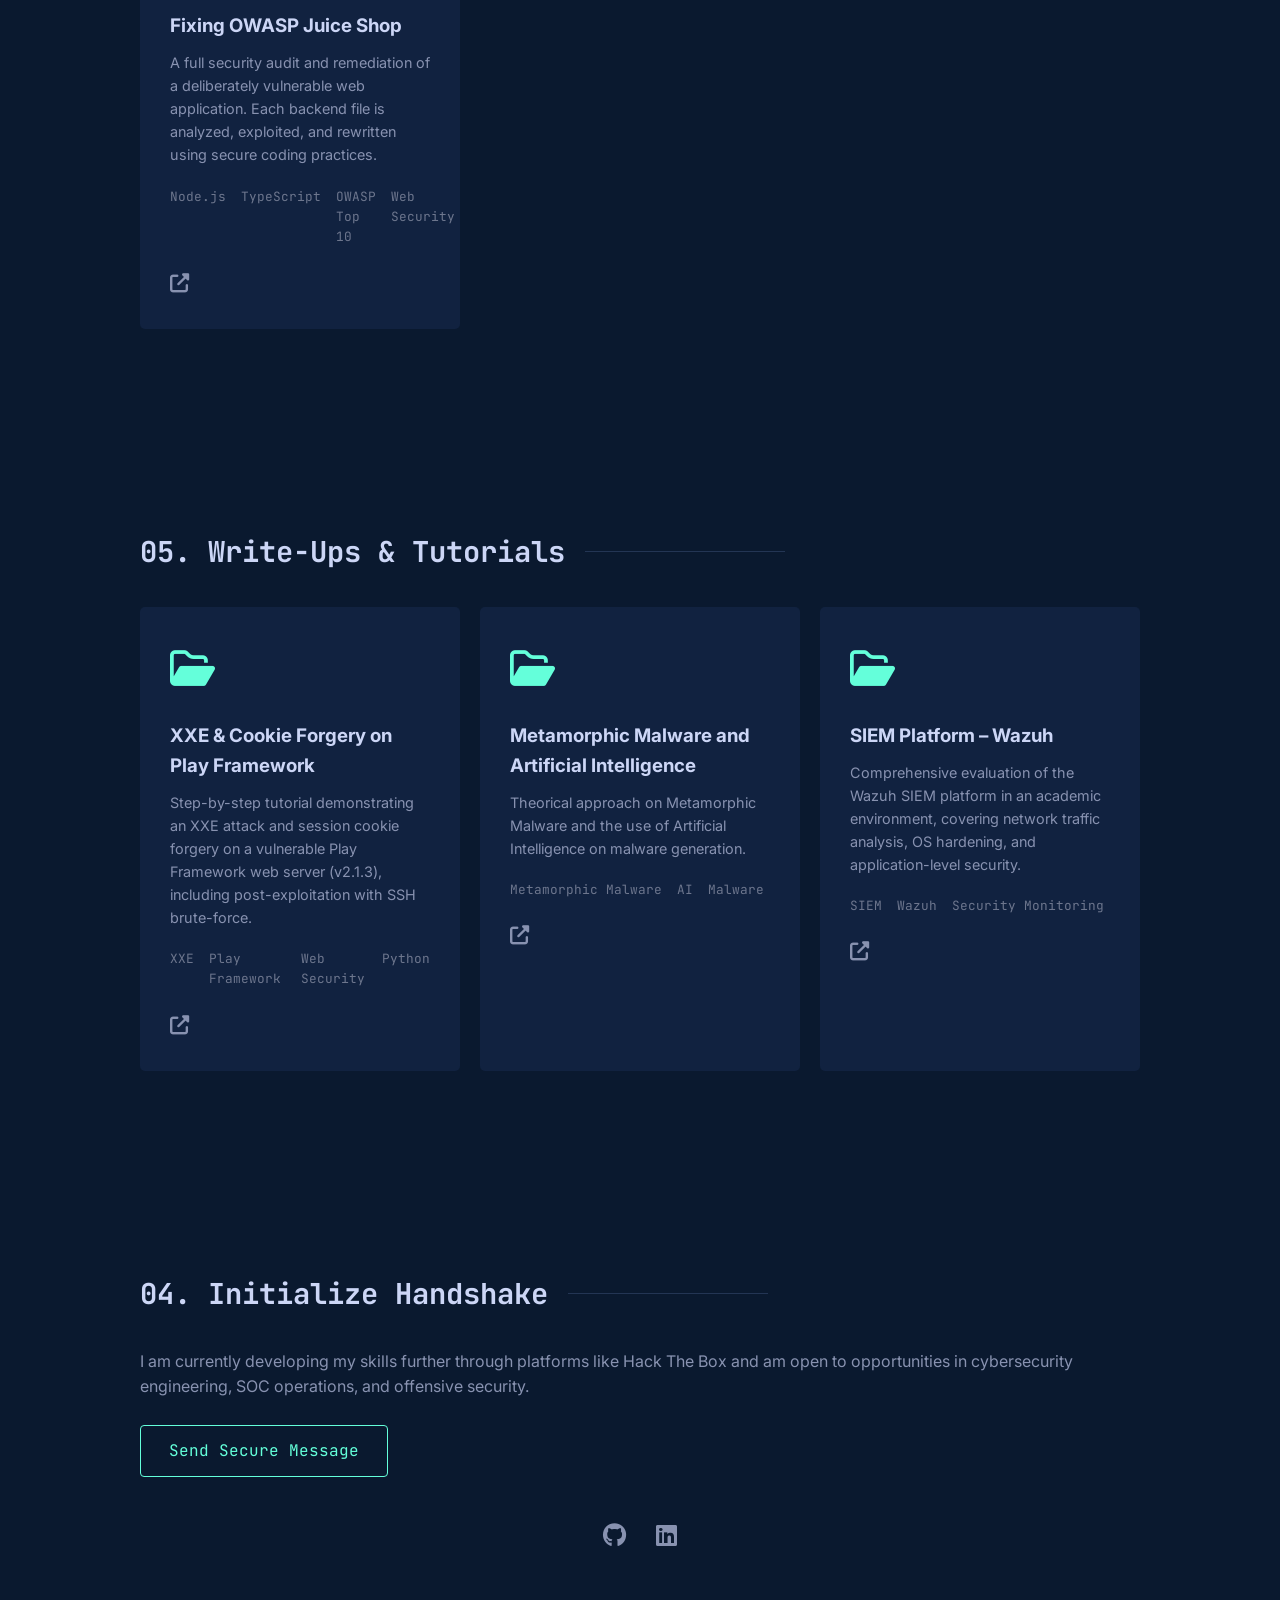
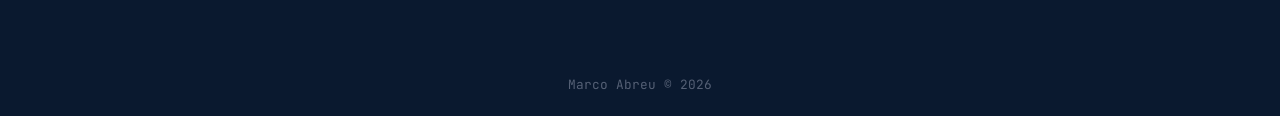
==== commit baf9f1c1: "Add OWASP Juice Shop project card to index.html Added a new project card for OWASP Juice Shop detail" ====
--- a/index.html
+++ b/index.html
@@ -244,6 +244,27 @@
                 </div>
             </div>
 
+<!-- 7. OWASP Juice Shop -->
+<div class="project-card">
+    <div class="folder-icon"><i class="far fa-folder-open"></i></div>
+    <h3>Fixing OWASP Juice Shop</h3>
+    <p>
+        A full security audit and remediation of a deliberately vulnerable web application. 
+        Each backend file is analyzed, exploited, and rewritten using secure coding practices.
+    </p>
+    <div class="tech-stack">
+        <span>Node.js</span>
+        <span>TypeScript</span>
+        <span>OWASP Top 10</span>
+        <span>Web Security</span>
+    </div>
+    <div class="project-links">
+        <a href="projects/juice-shop.html">
+            <i class="fas fa-external-link-alt"></i>
+        </a>
+    </div>
+</div>
+
         </div>
     </div>
 </section>
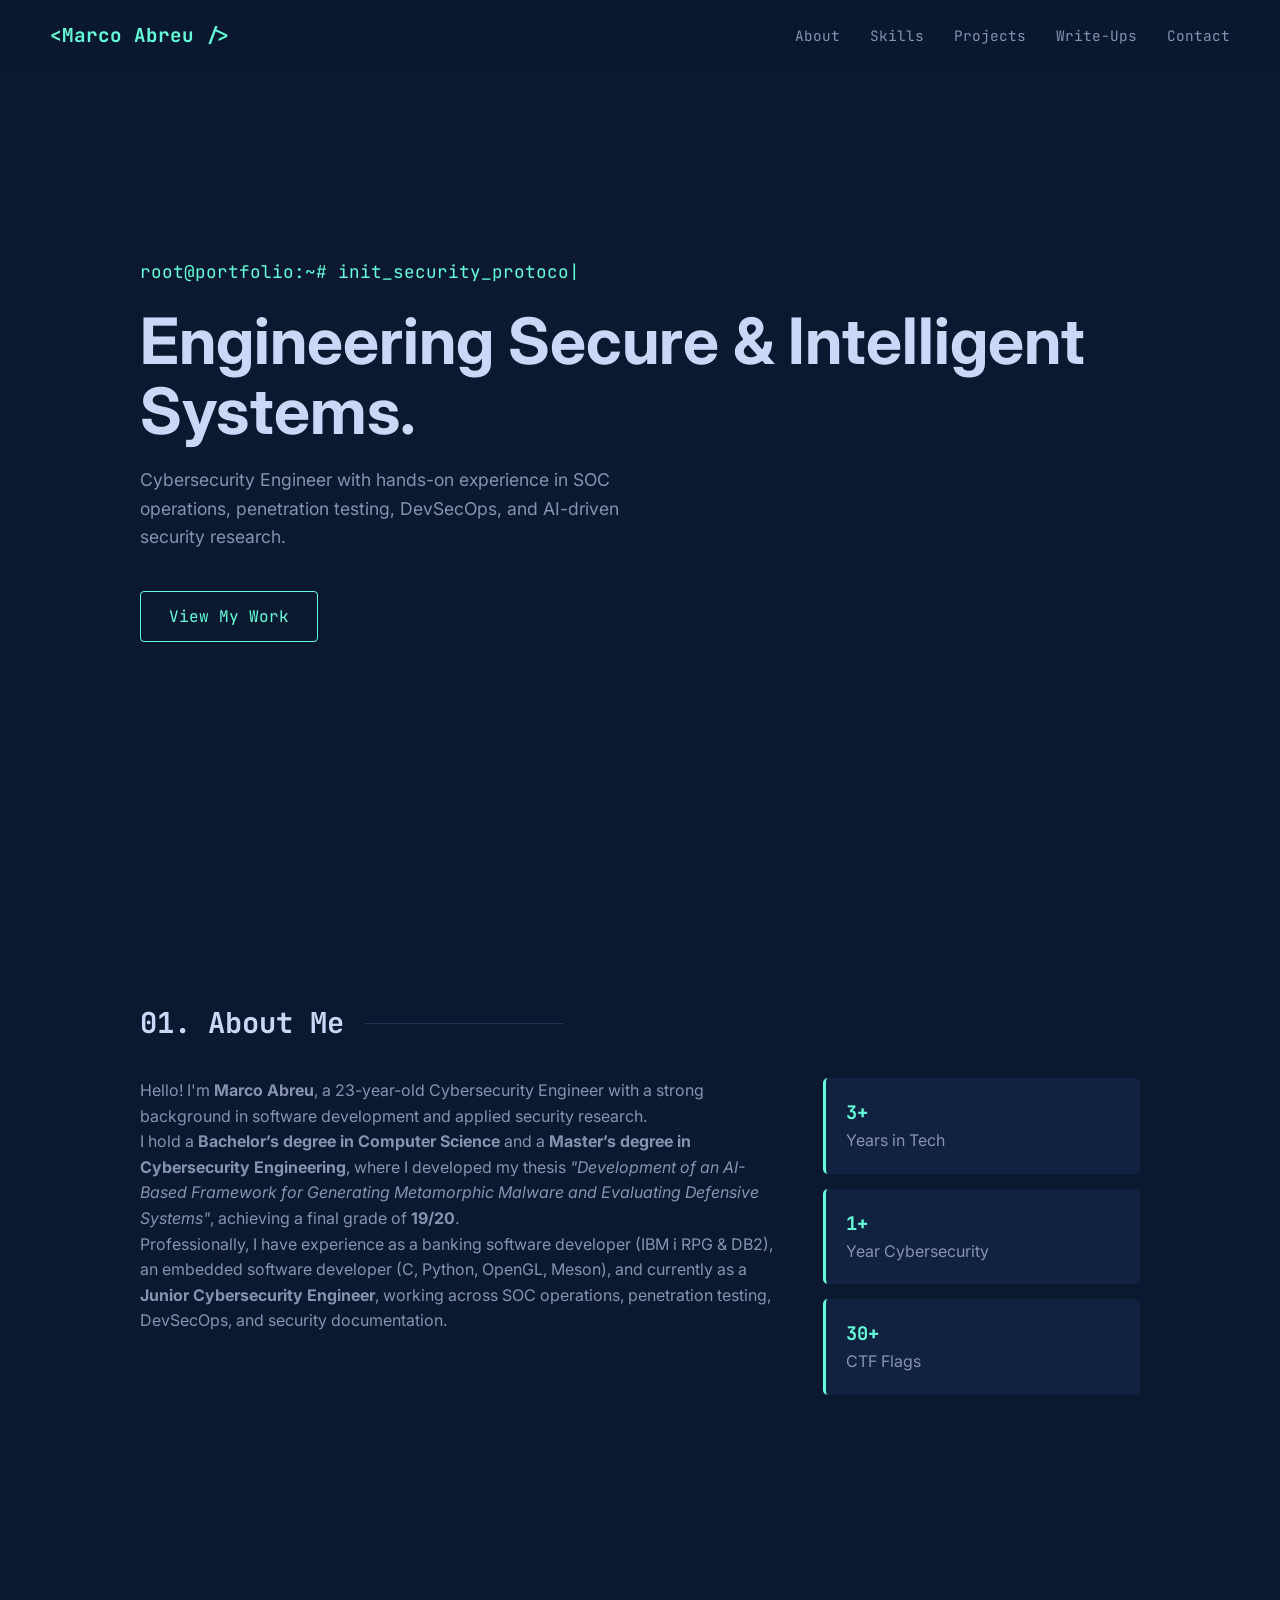
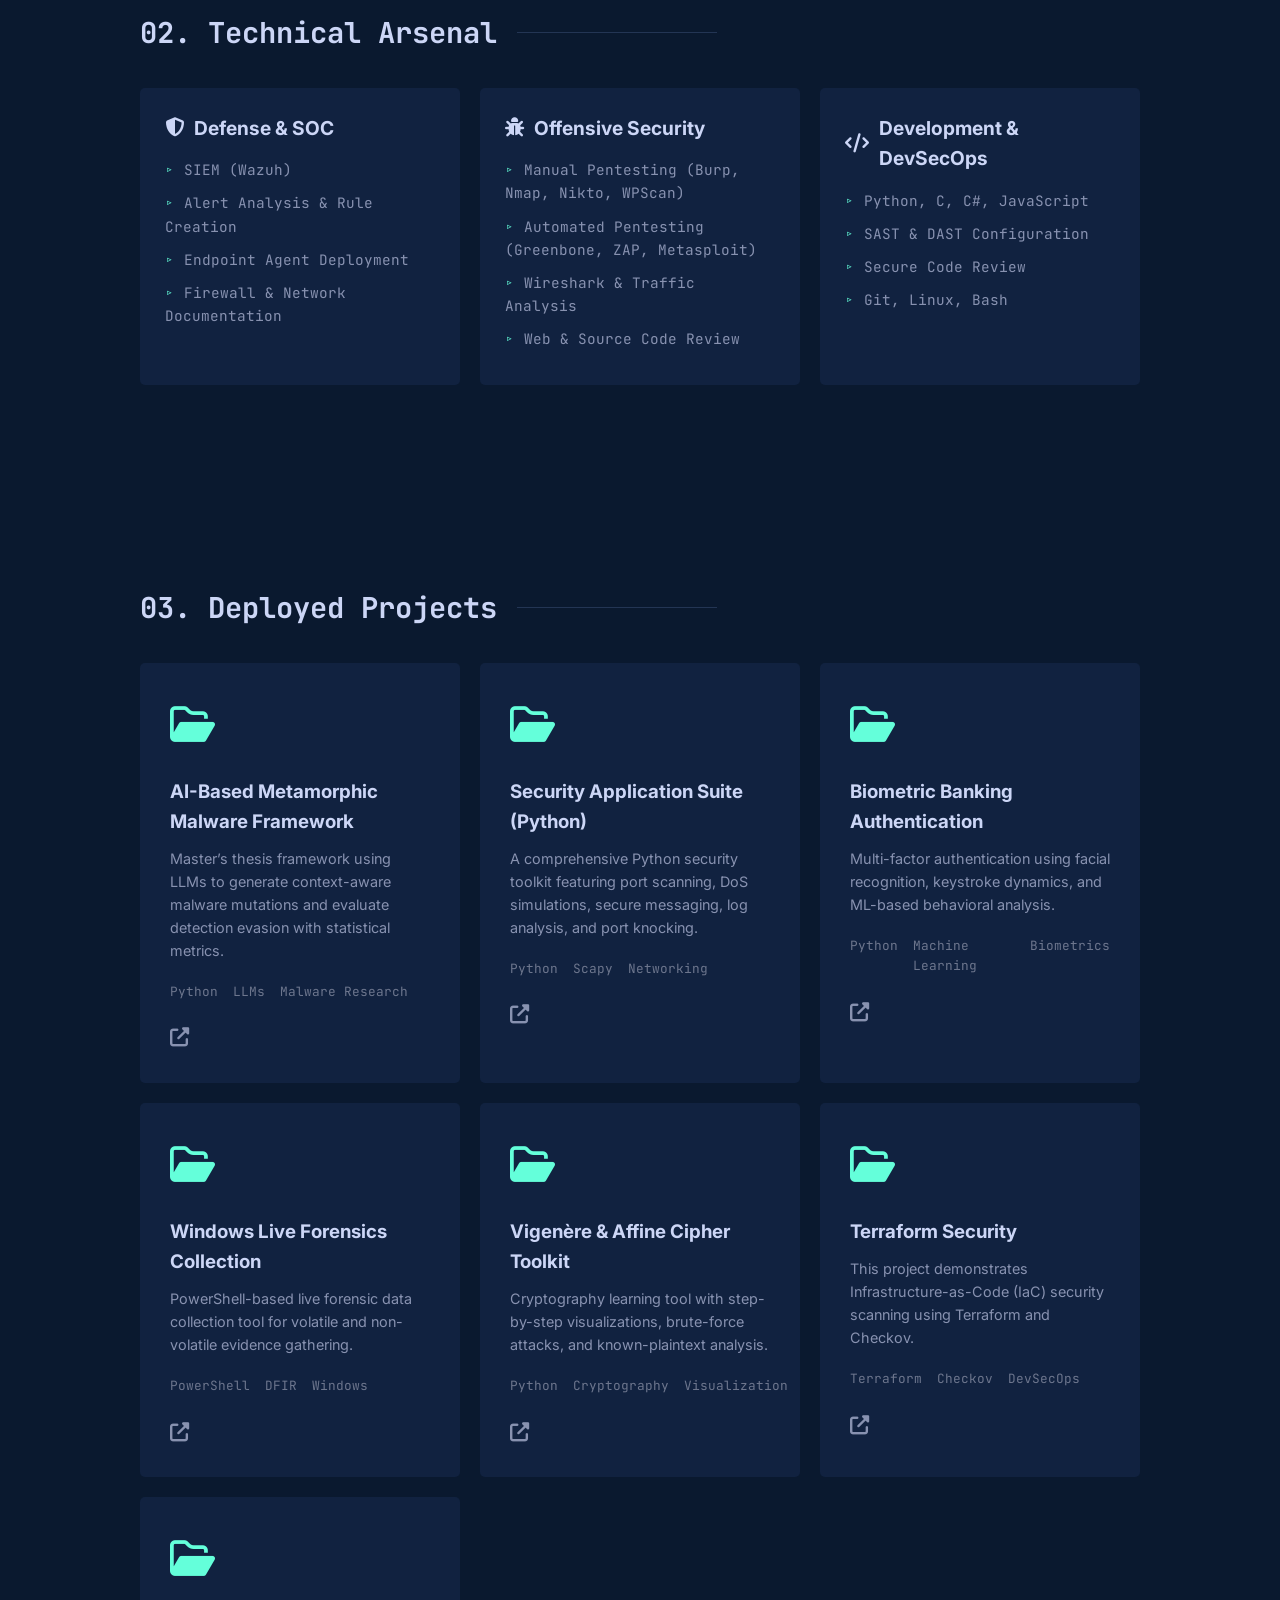
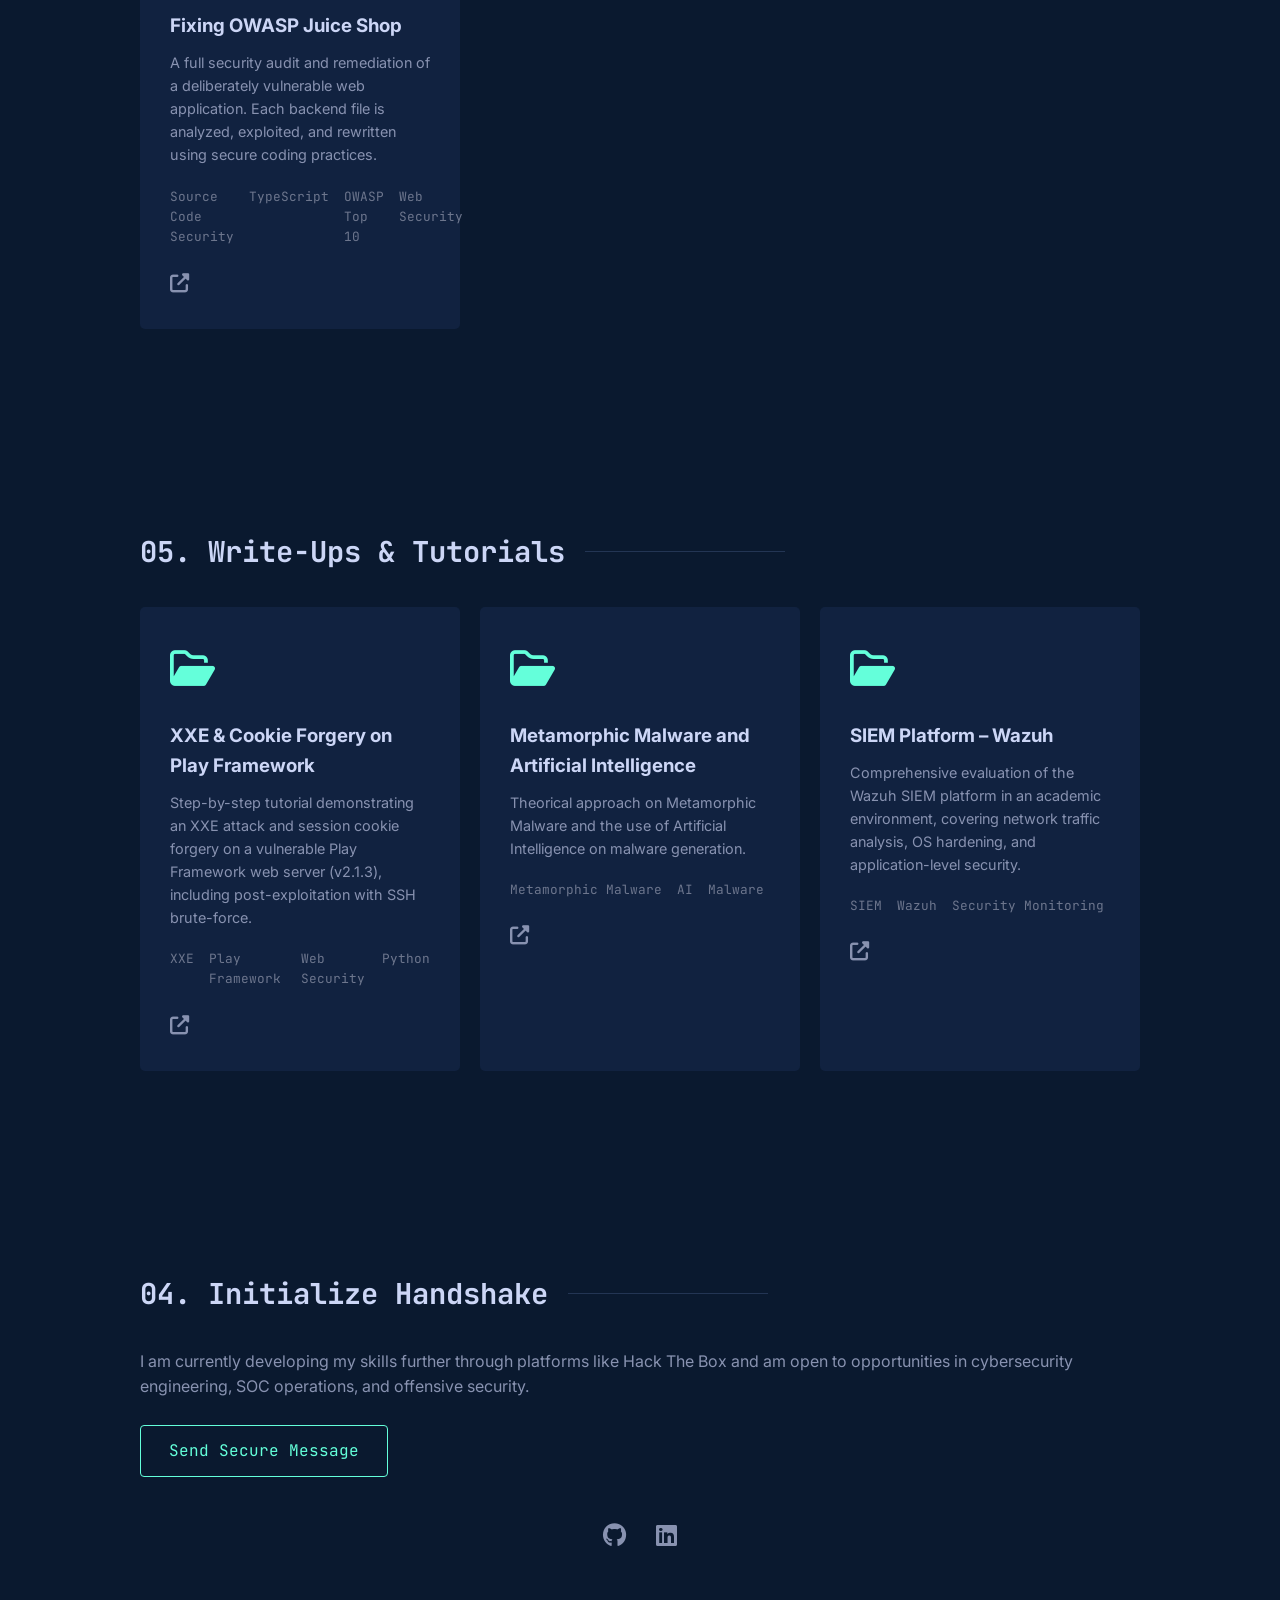
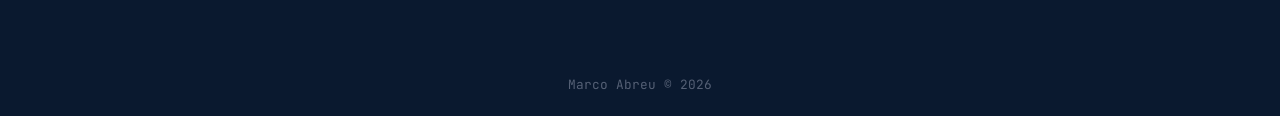
==== commit 0179c4cf: "Update project links and tech stack in index.html" ====
--- a/index.html
+++ b/index.html
@@ -253,13 +253,13 @@
         Each backend file is analyzed, exploited, and rewritten using secure coding practices.
     </p>
     <div class="tech-stack">
-        <span>Node.js</span>
+        <span>Source Code Security</span>
         <span>TypeScript</span>
         <span>OWASP Top 10</span>
         <span>Web Security</span>
     </div>
     <div class="project-links">
-        <a href="projects/juice-shop.html">
+        <a href="projects/Owasp-Juice-Shop/juice-shop.html">
             <i class="fas fa-external-link-alt"></i>
         </a>
     </div>
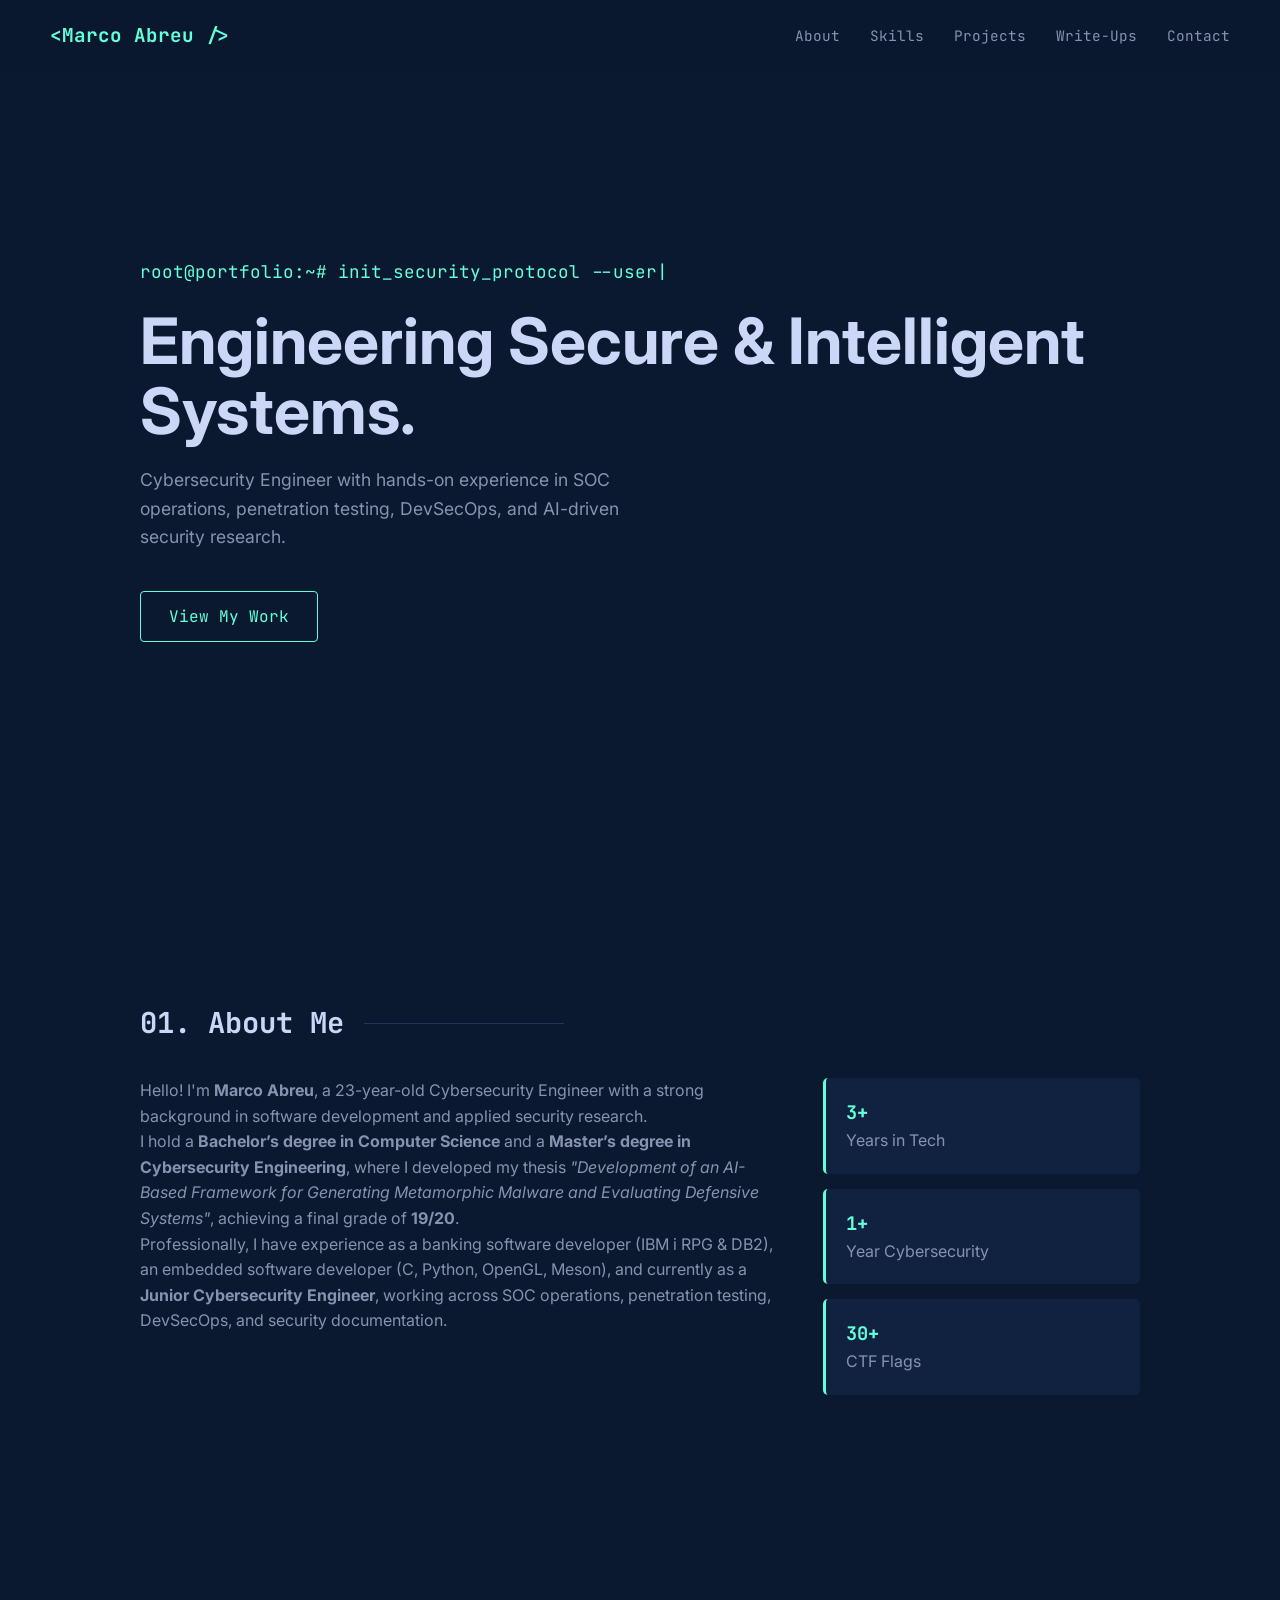
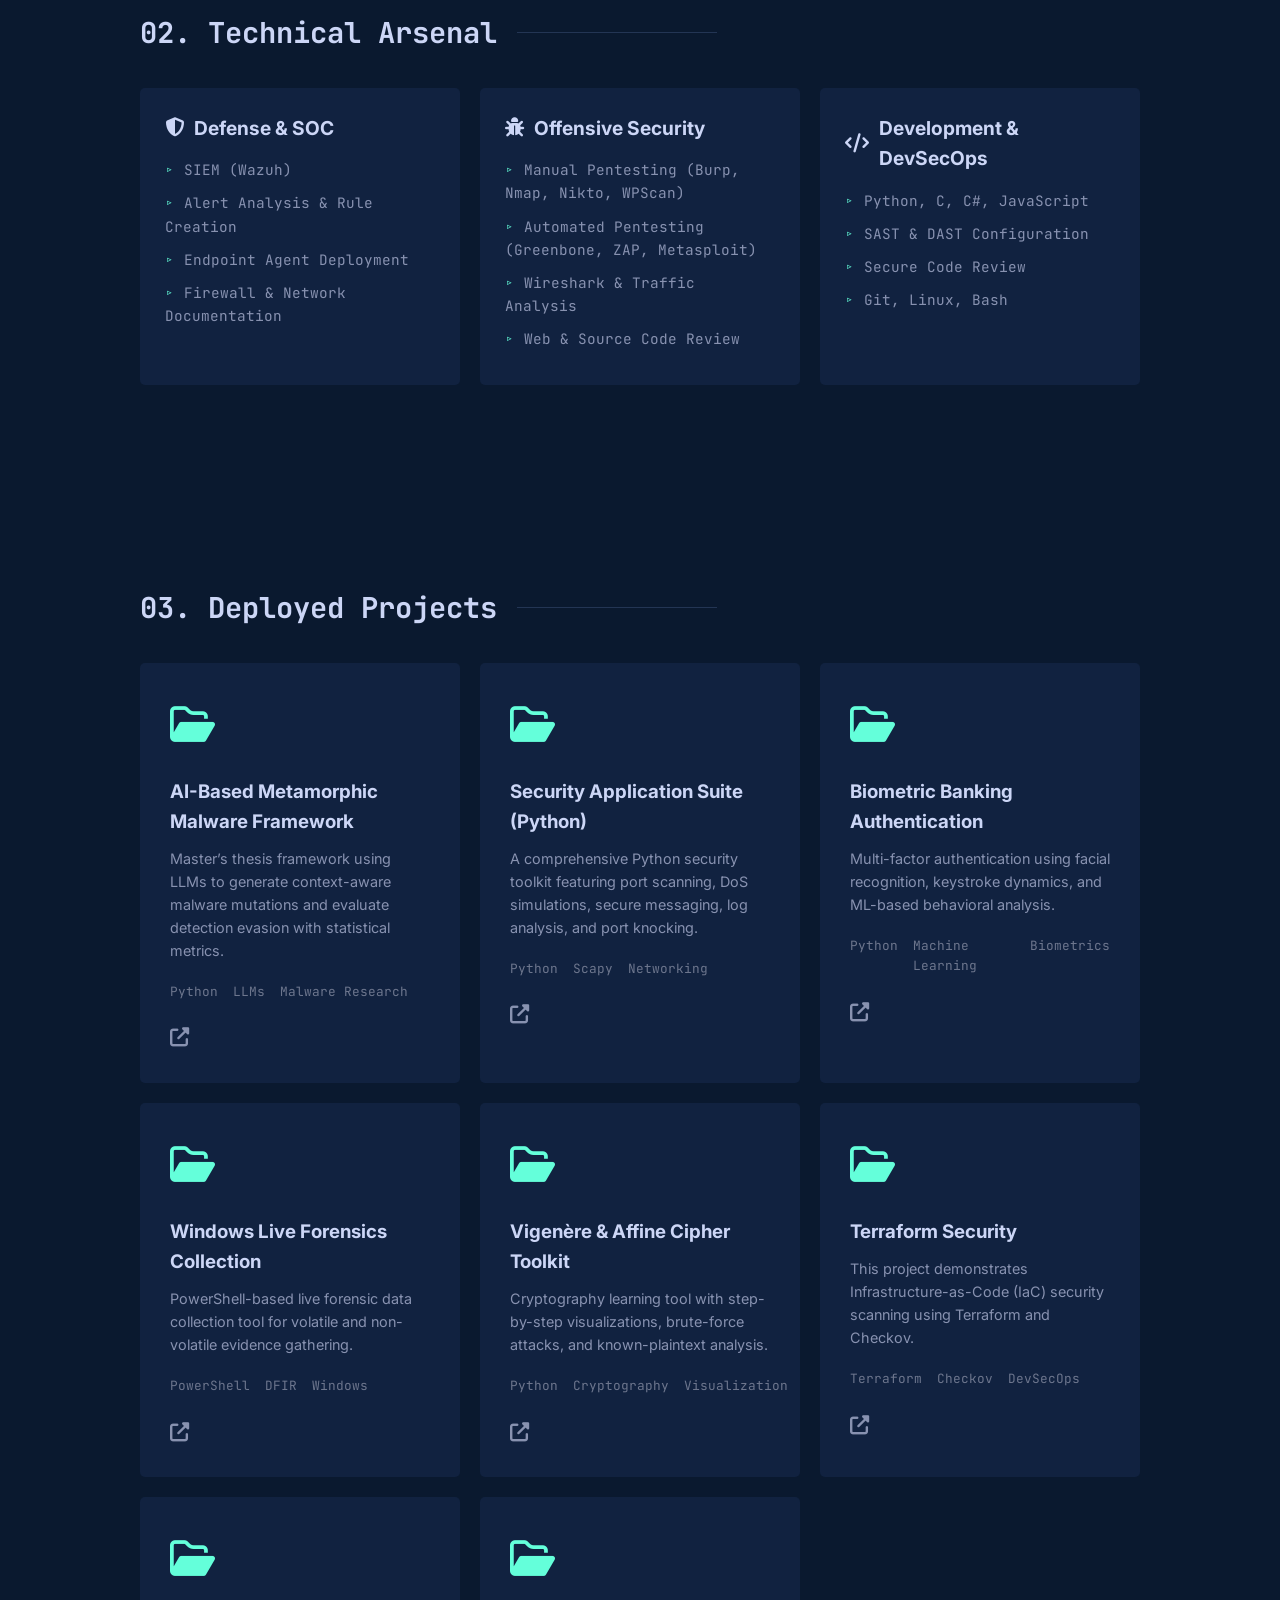
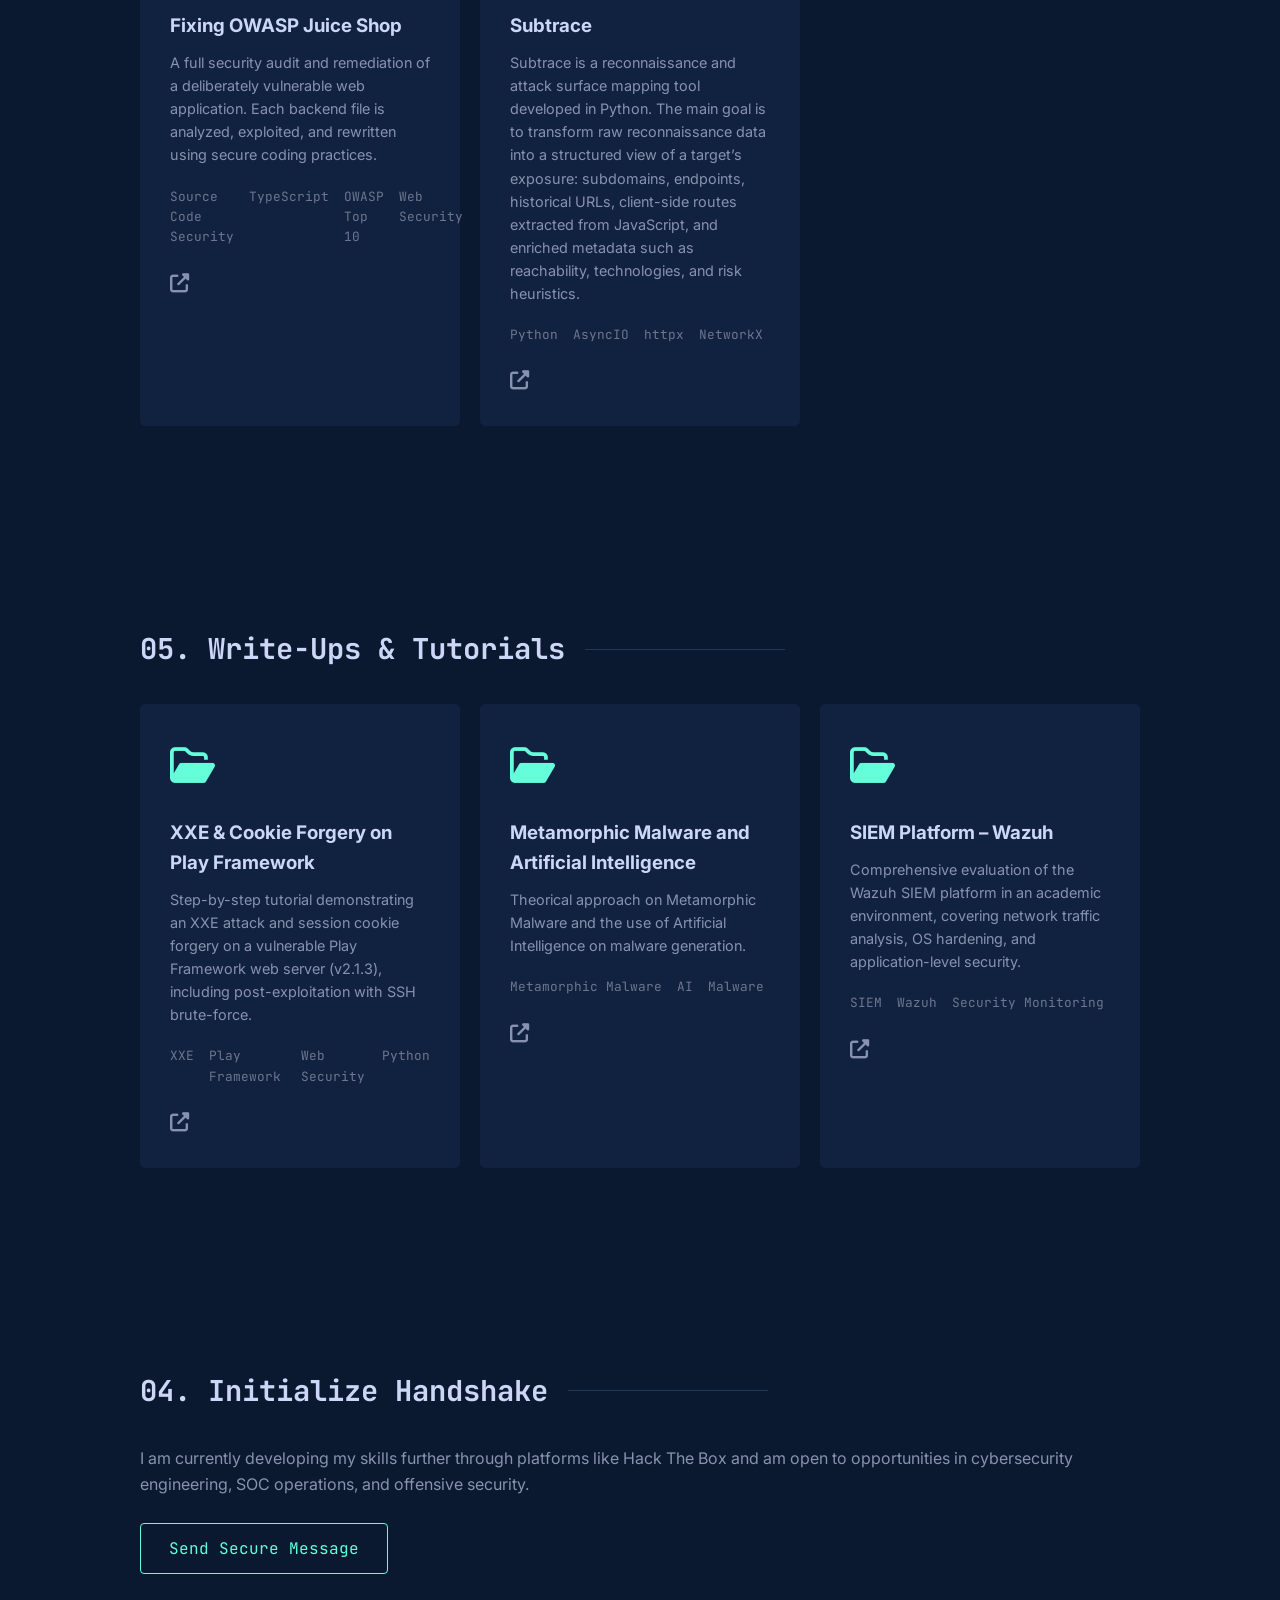
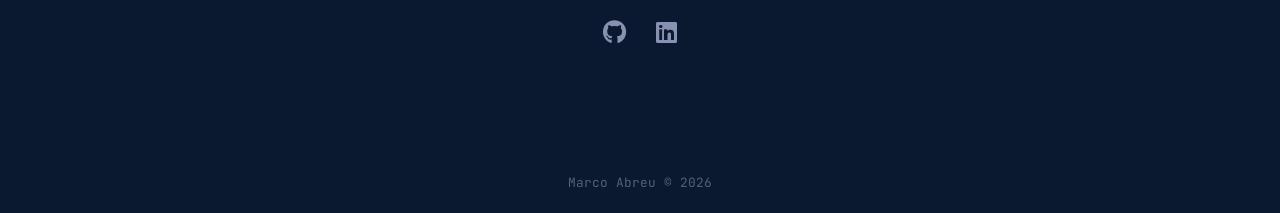
==== commit c3608cd7: "Update project list and add Subtrace details" ====
--- a/index.html
+++ b/index.html
@@ -225,7 +225,7 @@
                 </div>
             </div>
 
-            <!-- 6. Terraform -->
+            <!-- 7. Terraform -->
             <div class="project-card">
                 <div class="folder-icon"><i class="far fa-folder-open"></i></div>
                 <h3>Terraform Security</h3>
@@ -244,7 +244,7 @@
                 </div>
             </div>
 
-<!-- 7. OWASP Juice Shop -->
+<!-- 8. OWASP Juice Shop -->
 <div class="project-card">
     <div class="folder-icon"><i class="far fa-folder-open"></i></div>
     <h3>Fixing OWASP Juice Shop</h3>
@@ -265,6 +265,29 @@
     </div>
 </div>
 
+                        <!-- 9. Subtrace -->
+            <div class="project-card">
+                <div class="folder-icon"><i class="far fa-folder-open"></i></div>
+                <h3>Subtrace</h3>
+                <p>
+                     Subtrace is a reconnaissance and attack surface mapping tool developed in Python.
+            The main goal is to transform raw reconnaissance data into a structured view of a target’s exposure:
+            subdomains, endpoints, historical URLs, client-side routes extracted from JavaScript, and enriched metadata
+            such as reachability, technologies, and risk heuristics.
+                </p>
+                <div class="tech-stack">
+                  <span>Python</span>
+                  <span>AsyncIO</span>
+                  <span>httpx</span>
+                  <span>NetworkX</span>
+                </div>
+                <div class="project-links">
+                    <a href="projects/subtrace.html">
+                        <i class="fas fa-external-link-alt"></i>
+                    </a>
+                </div>
+            </div>
+
         </div>
     </div>
 </section>
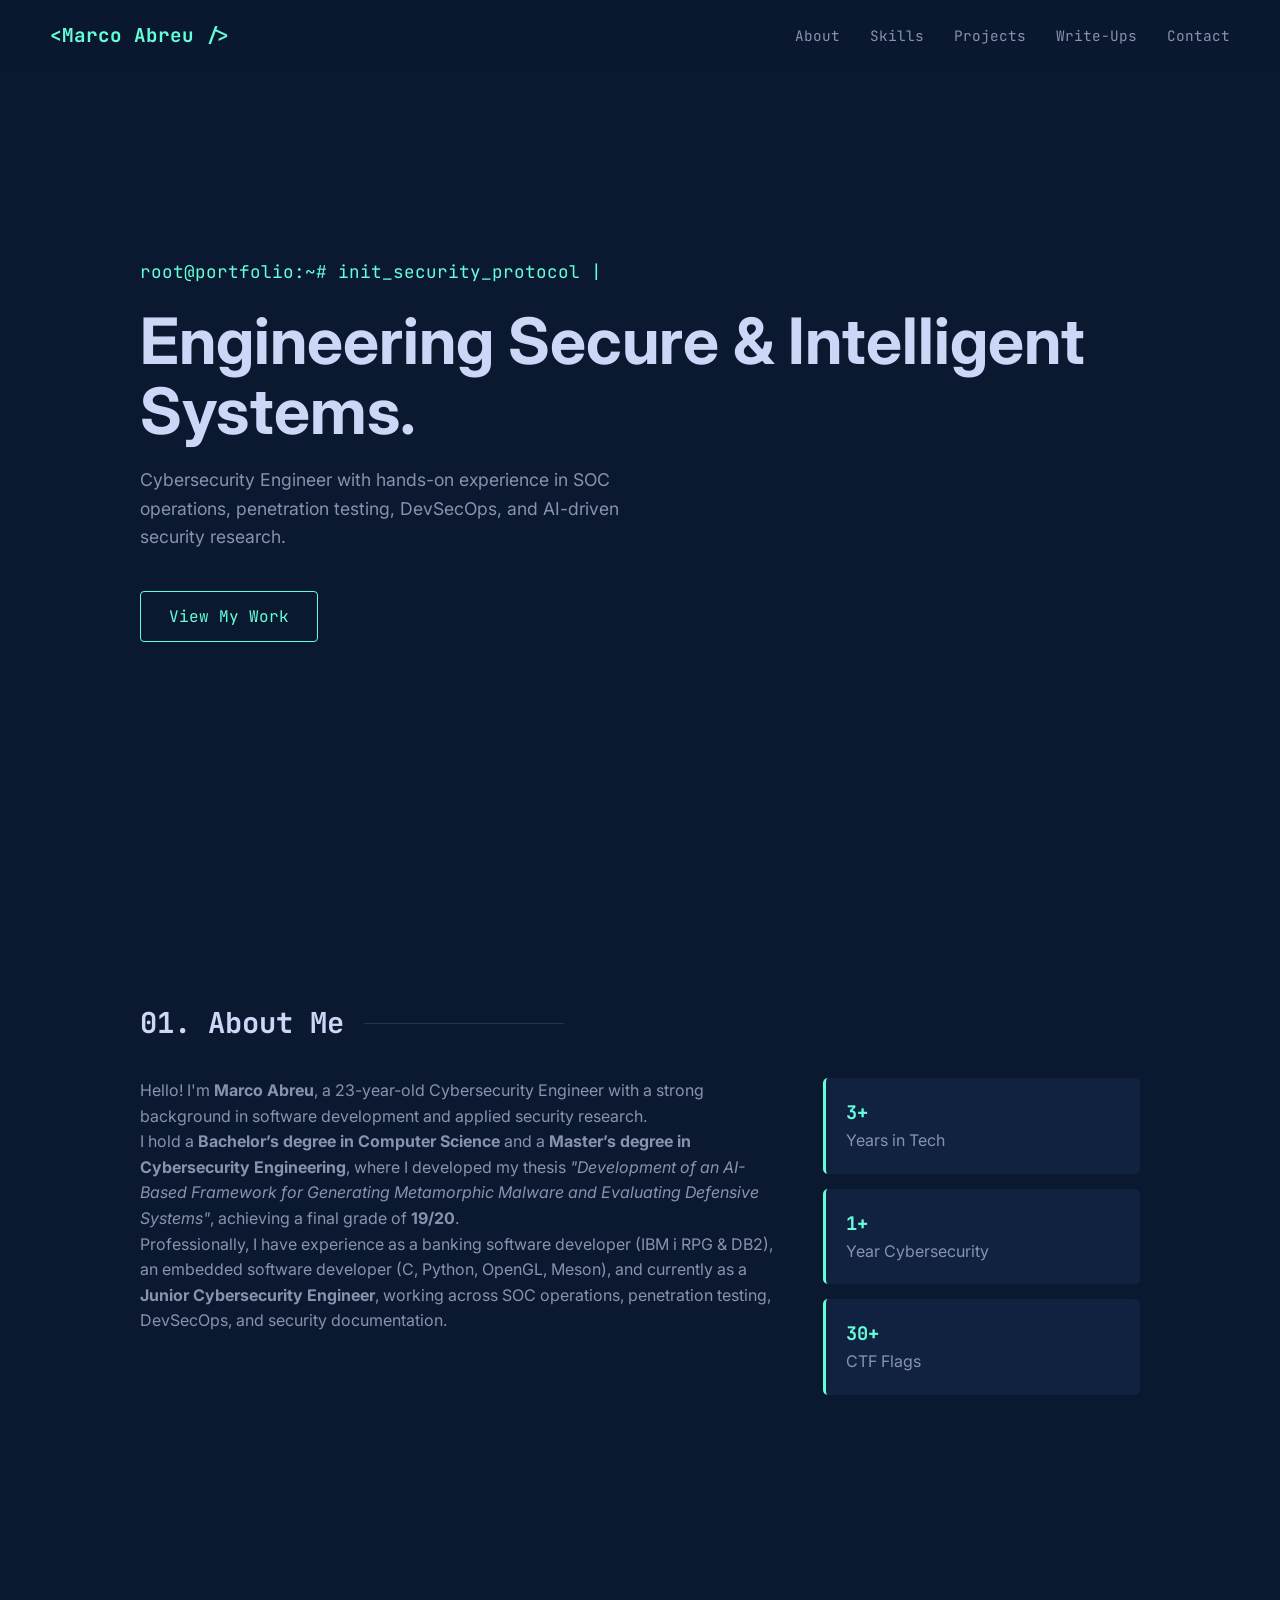
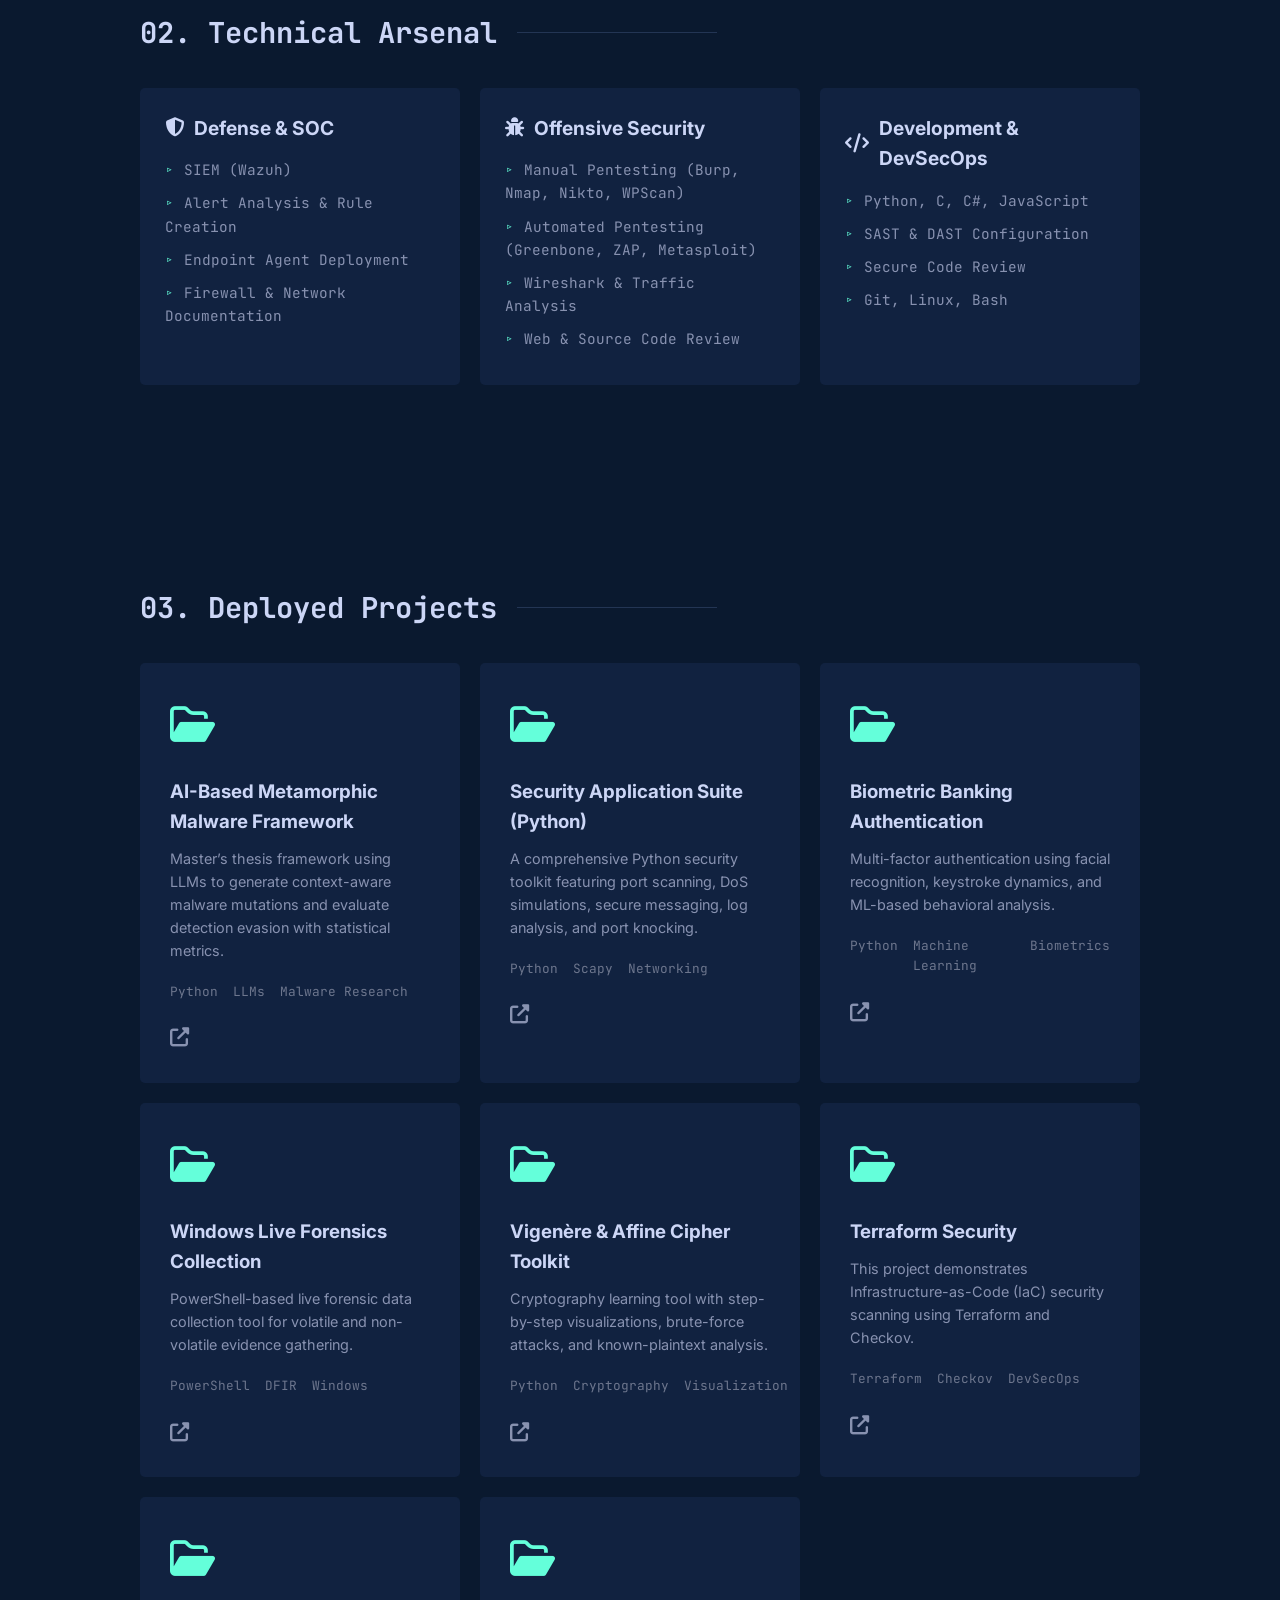
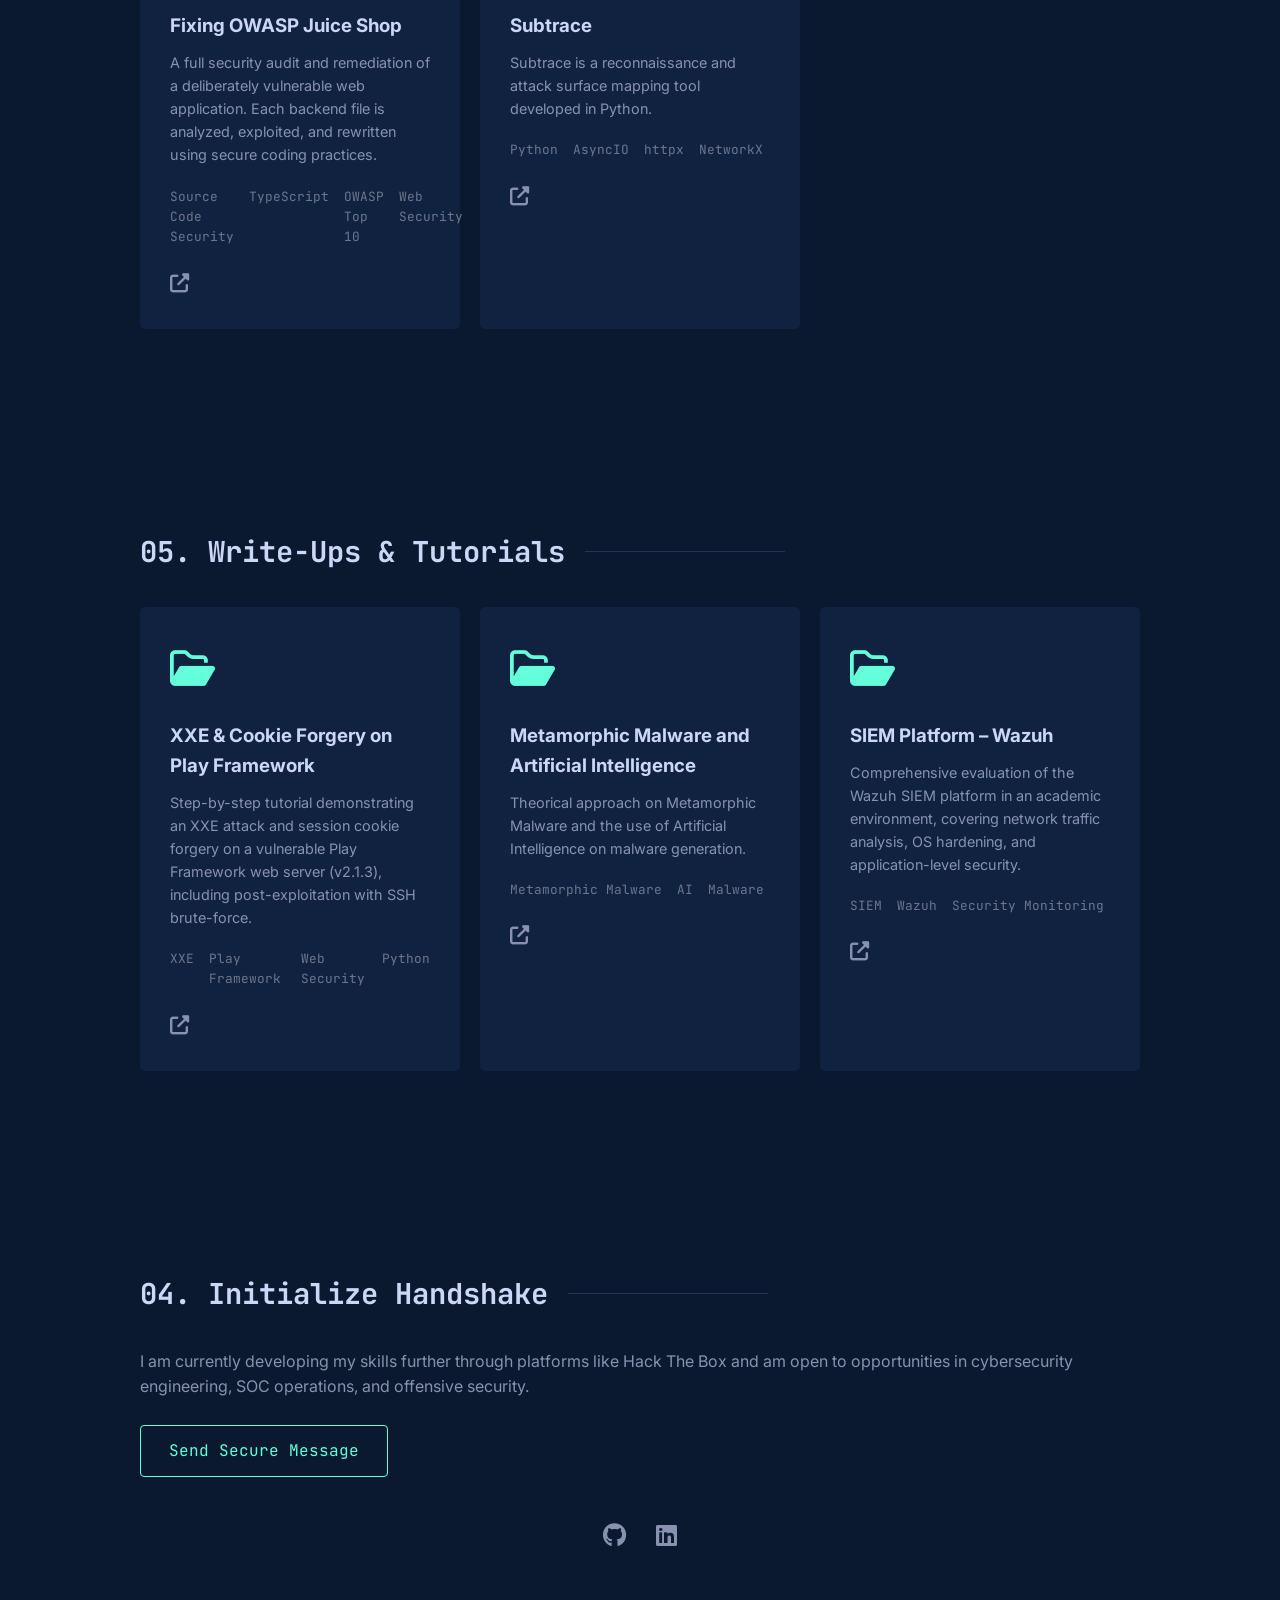
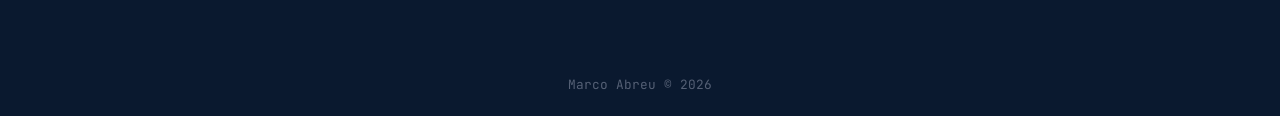
==== commit 520edfc5: "Update Subtrace description in index.html Removed detailed description of Subtrace tool." ====
--- a/index.html
+++ b/index.html
@@ -271,9 +271,6 @@
                 <h3>Subtrace</h3>
                 <p>
                      Subtrace is a reconnaissance and attack surface mapping tool developed in Python.
-            The main goal is to transform raw reconnaissance data into a structured view of a target’s exposure:
-            subdomains, endpoints, historical URLs, client-side routes extracted from JavaScript, and enriched metadata
-            such as reachability, technologies, and risk heuristics.
                 </p>
                 <div class="tech-stack">
                   <span>Python</span>
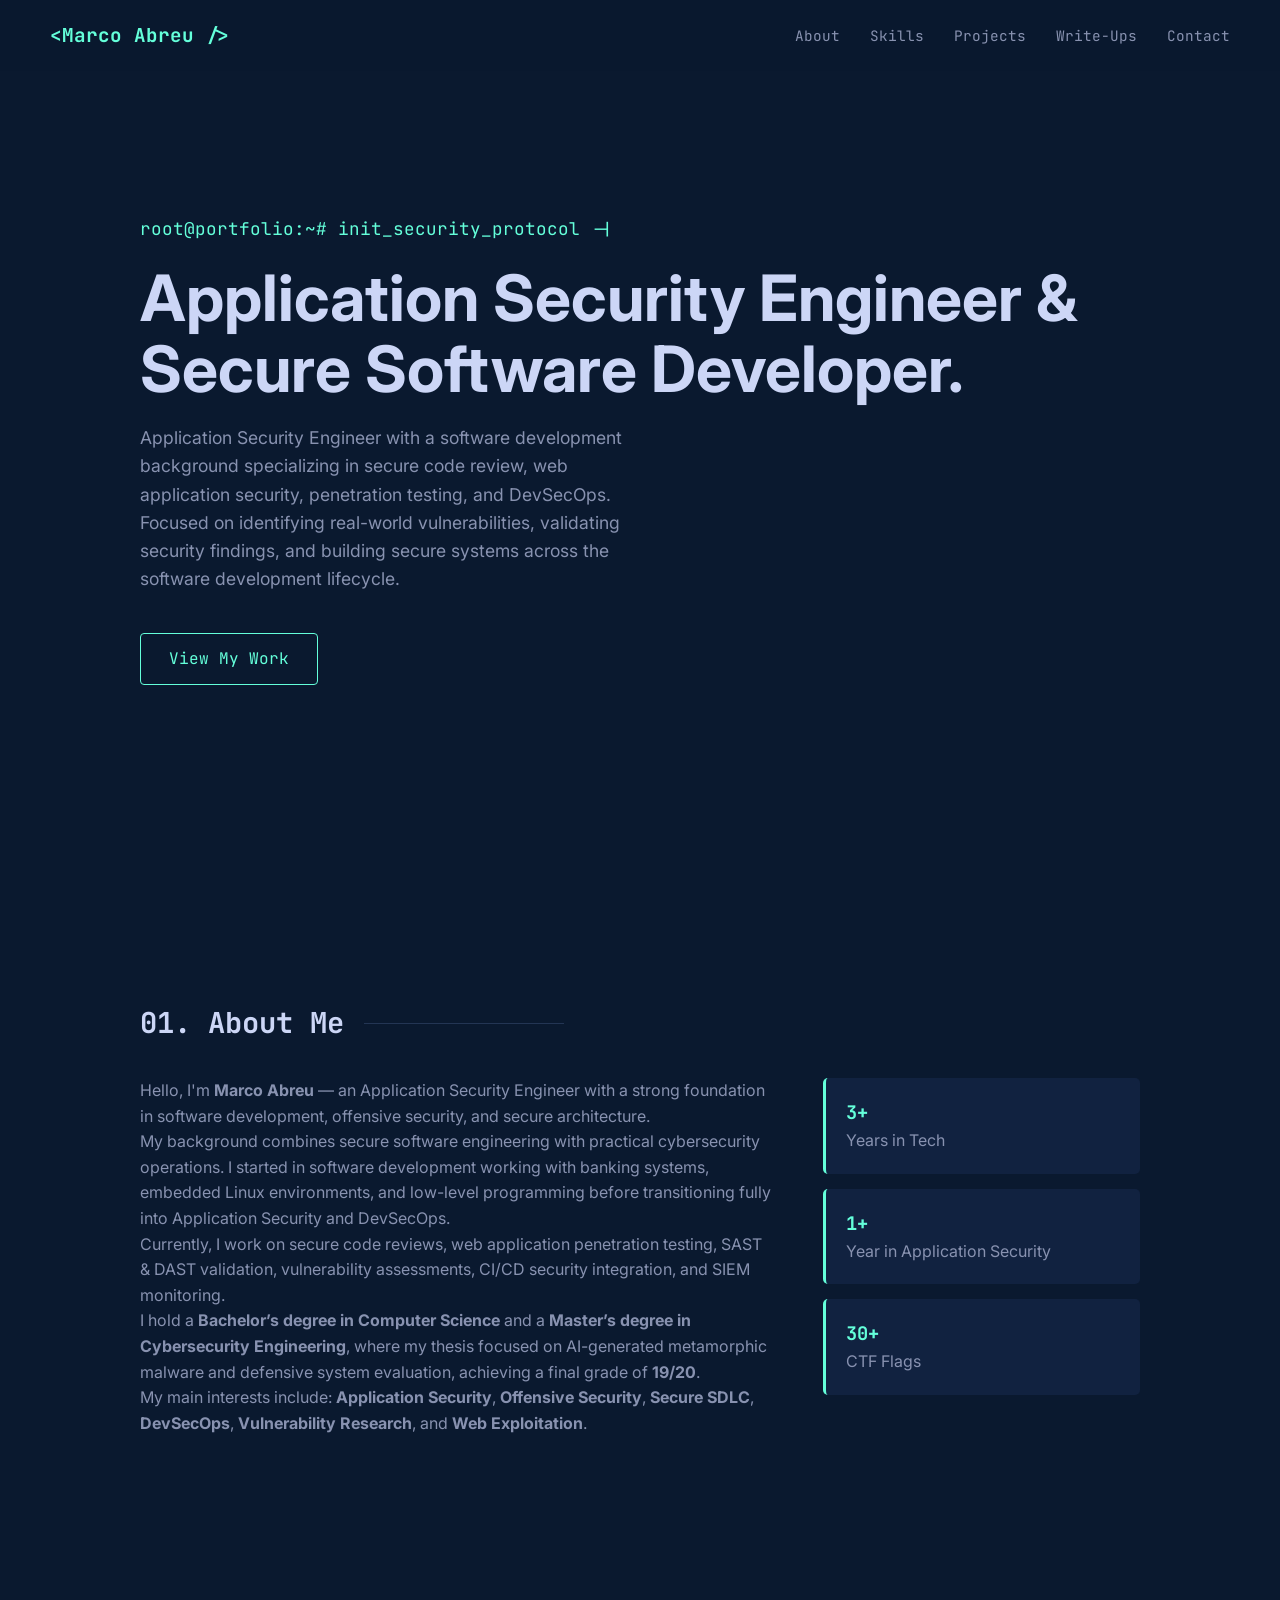
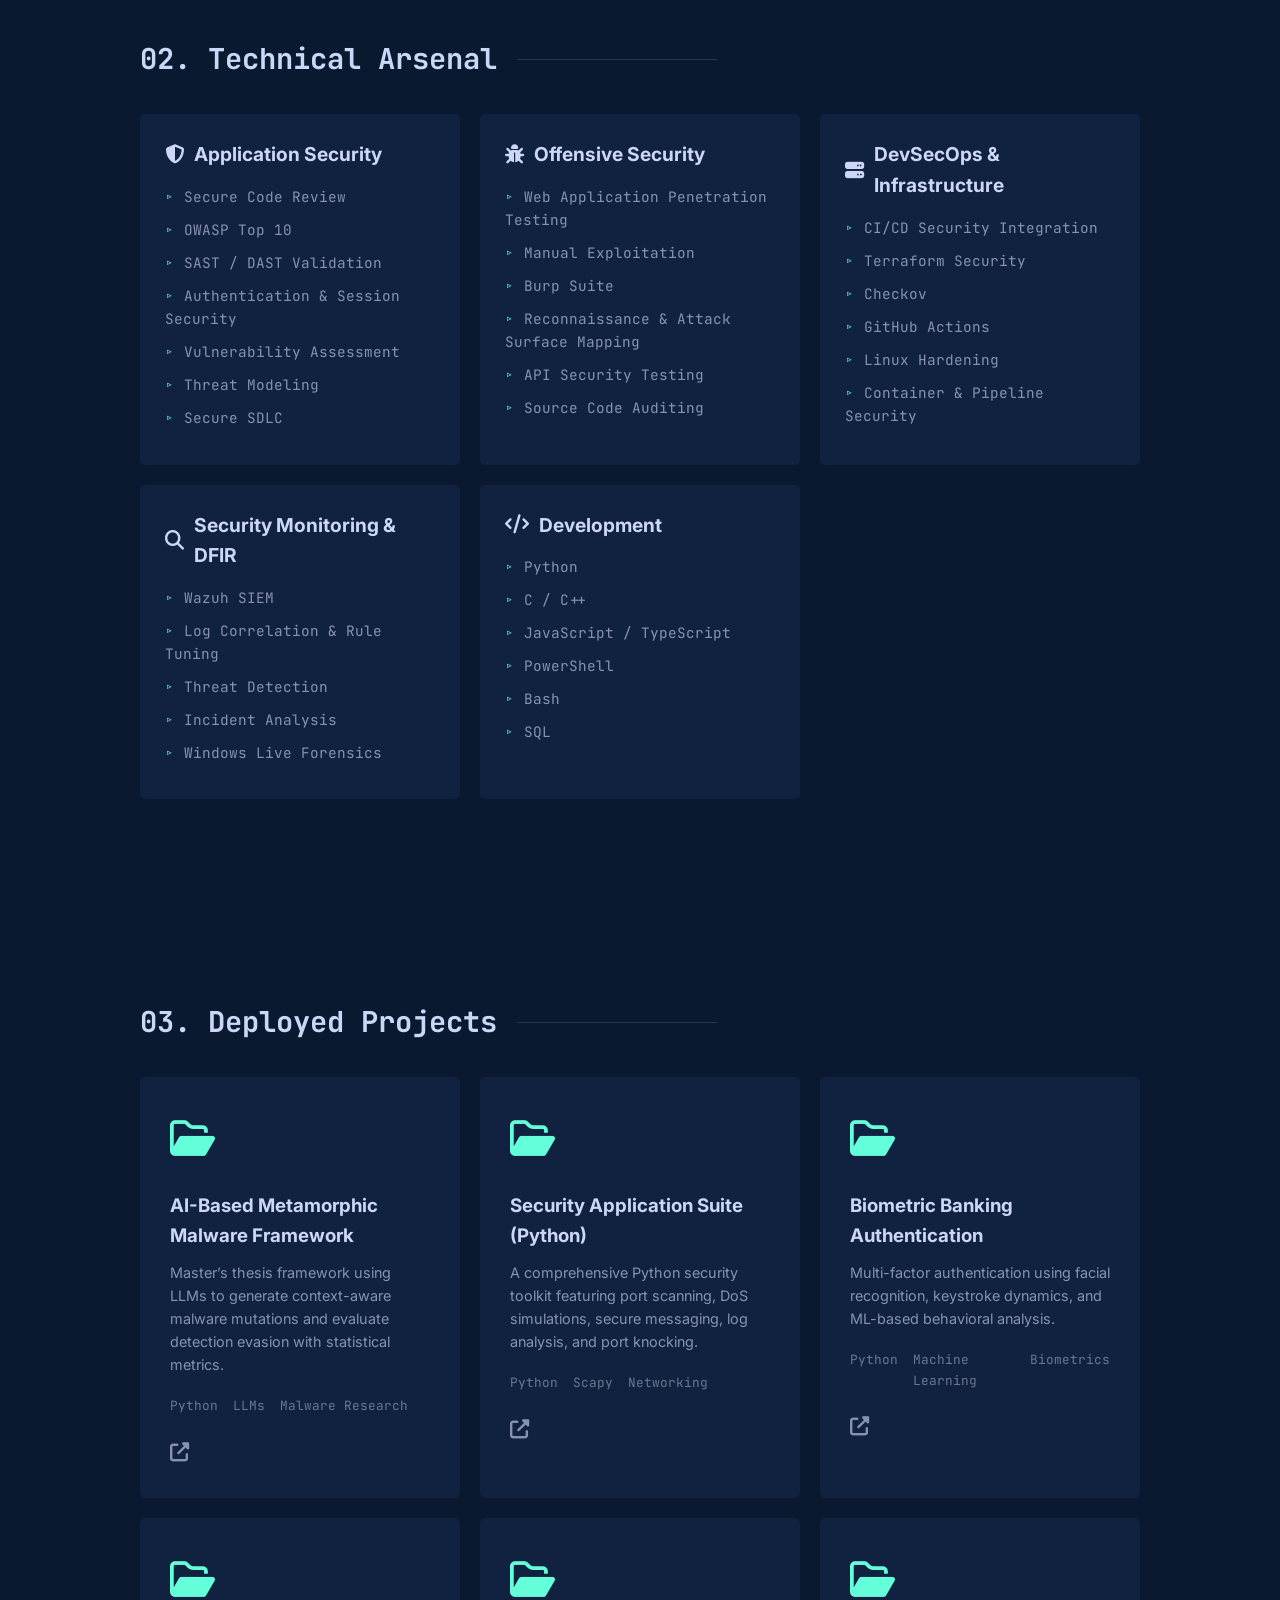
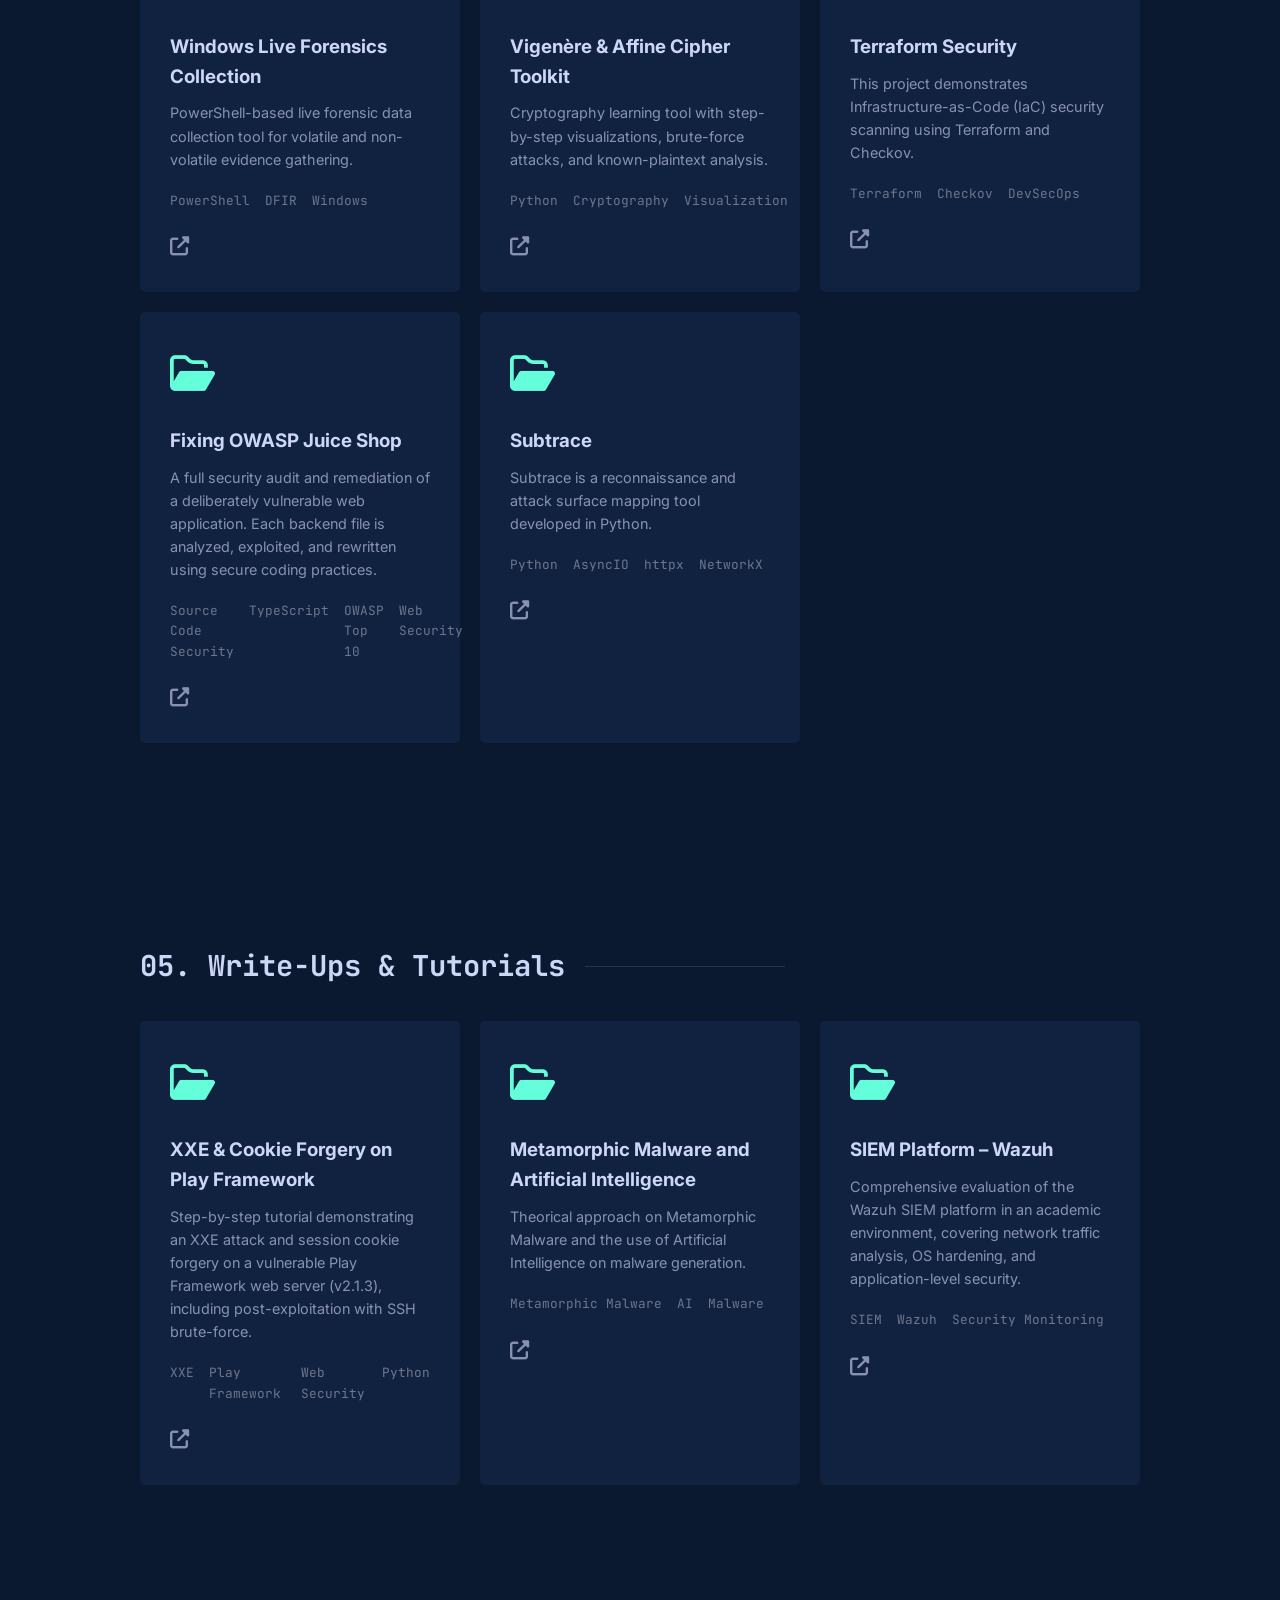
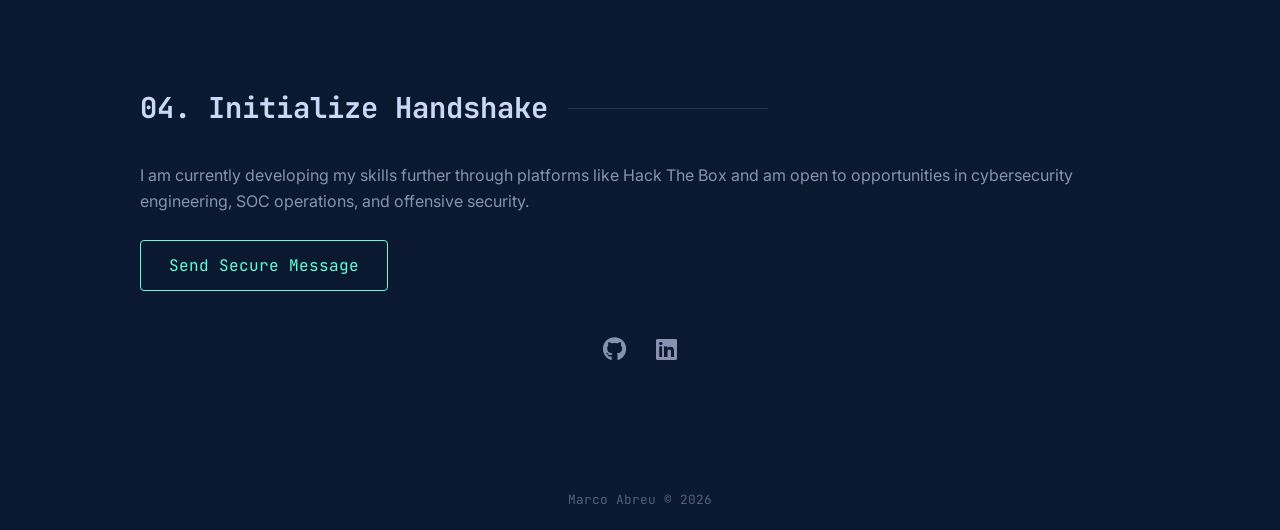
==== commit 2ba7f289: "Revise header, about, and skills sections for clarity Updated the title and role description in the " ====
--- a/index.html
+++ b/index.html
@@ -1,123 +1,125 @@
-<!DOCTYPE html>
+<!DOCTYPE html> 
 <html lang="en">
-<head>
-    <meta charset="UTF-8">
-    <meta name="viewport" content="width=device-width, initial-scale=1.0">
-    <title>Marco Abreu | Cybersecurity Engineer</title>
-    <link rel="icon" type="image/png" href="favicon.png">
-    
-    <link rel="stylesheet" href="style.css">
-    <link rel="stylesheet" href="https://cdnjs.cloudflare.com/ajax/libs/font-awesome/6.4.0/css/all.min.css">
-    <link href="https://fonts.googleapis.com/css2?family=Inter:wght@400;600&family=JetBrains+Mono:wght@400;700&display=swap" rel="stylesheet">
-</head>
-<body>
-
-<nav class="navbar">
-    <a href="index.html">
-    <div class="logo">&lt;Marco Abreu /&gt;</div>
-</a>
-
-    <ul class="nav-links">
-        <li><a href="#about">About</a></li>
-        <li><a href="#skills">Skills</a></li>
-        <li><a href="#projects">Projects</a></li>
-        <li><a href="#writeups">Write-Ups</a></li>
-        <li><a href="#contact">Contact</a></li>
-    </ul>
-</nav>
-
-<header class="hero">
-    <div class="container">
-        <p class="terminal-text">root@portfolio:~# <span id="typing-effect"></span><span class="cursor">|</span></p>
-        <h1>Engineering Secure & Intelligent Systems.</h1>
-        <p class="subtitle">
-            Cybersecurity Engineer with hands-on experience in SOC operations, penetration testing,
-            DevSecOps, and AI-driven security research.
-        </p>
-        <a href="#projects" class="btn">View My Work</a>
-    </div>
-</header>
-
-<section id="about" class="section">
-    <div class="container">
-        <h2 class="section-title">01. About Me</h2>
-        <div class="about-content">
-            <div class="about-text">
-                <p>
-                    Hello! I'm <strong>Marco Abreu</strong>, a 23-year-old Cybersecurity Engineer with a strong background
-                    in software development and applied security research.
-                </p>
-
-                <p>
-                    I hold a <strong>Bachelor’s degree in Computer Science</strong> and a
-                    <strong>Master’s degree in Cybersecurity Engineering</strong>, where I developed my thesis
-                    <em>"Development of an AI-Based Framework for Generating Metamorphic Malware and Evaluating Defensive Systems"</em>,
-                    achieving a final grade of <strong>19/20</strong>.
-                </p>
-
-                <p>
-                    Professionally, I have experience as a banking software developer (IBM i RPG & DB2),
-                    an embedded software developer (C, Python, OpenGL, Meson),
-                    and currently as a <strong>Junior Cybersecurity Engineer</strong>,
-                    working across SOC operations, penetration testing, DevSecOps, and security documentation.
-                </p>
-            </div>
-
-            <div class="about-stats">
-                <div class="stat-card">
-                    <h3>3+</h3>
-                    <p>Years in Tech</p>
-                </div>
-                <div class="stat-card">
-                    <h3>1+</h3>
-                    <p>Year Cybersecurity</p>
-                </div>
-                <div class="stat-card">
-                    <h3>30+</h3>
-                    <p>CTF Flags</p>
-                </div>
-            </div>
-        </div>
-    </div>
-</section>
-
-<section id="skills" class="section">
-    <div class="container">
-        <h2 class="section-title">02. Technical Arsenal</h2>
-
-        <div class="skills-grid">
-            <div class="skill-category">
-                <h3><i class="fas fa-shield-alt"></i> Defense & SOC</h3>
-                <ul>
-                    <li>SIEM (Wazuh)</li>
-                    <li>Alert Analysis & Rule Creation</li>
-                    <li>Endpoint Agent Deployment</li>
-                    <li>Firewall & Network Documentation</li>
-                </ul>
-            </div>
-
-            <div class="skill-category">
-                <h3><i class="fas fa-bug"></i> Offensive Security</h3>
-                <ul>
-                    <li>Manual Pentesting (Burp, Nmap, Nikto, WPScan)</li>
-                    <li>Automated Pentesting (Greenbone, ZAP, Metasploit)</li>
-                    <li>Wireshark & Traffic Analysis</li>
-                    <li>Web & Source Code Review</li>
-                </ul>
-            </div>
-
-            <div class="skill-category">
-                <h3><i class="fas fa-code"></i> Development & DevSecOps</h3>
-                <ul>
-                    <li>Python, C, C#, JavaScript</li>
-                    <li>SAST & DAST Configuration</li>
-                    <li>Secure Code Review</li>
-                    <li>Git, Linux, Bash</li>
-                </ul>
-            </div>
-        </div>
-    </div>
-</section>
+   <head>
+      <meta charset="UTF-8">
+      <meta name="viewport" content="width=device-width, initial-scale=1.0">
+      <title>Marco Abreu | Application Security Engineer</title>
+      <link rel="icon" type="image/png" href="favicon.png">
+      <link rel="stylesheet" href="style.css">
+      <link rel="stylesheet" href="https://cdnjs.cloudflare.com/ajax/libs/font-awesome/6.4.0/css/all.min.css">
+      <link href="https://fonts.googleapis.com/css2?family=Inter:wght@400;600&family=JetBrains+Mono:wght@400;700&display=swap" rel="stylesheet">
+   </head>
+   <body>
+      <nav class="navbar">
+         <a href="index.html">
+            <div class="logo">&lt;Marco Abreu /&gt;</div>
+         </a>
+         <ul class="nav-links">
+            <li><a href="#about">About</a></li>
+            <li><a href="#skills">Skills</a></li>
+            <li><a href="#projects">Projects</a></li>
+            <li><a href="#writeups">Write-Ups</a></li>
+            <li><a href="#contact">Contact</a></li>
+         </ul>
+      </nav>
+      <header class="hero">
+         <div class="container">
+            <p class="terminal-text"> root@portfolio:~# <span id="typing-effect"></span><span class="cursor">|</span> </p>
+            <h1>Application Security Engineer & Secure Software Developer.</h1>
+            <p class="subtitle"> Application Security Engineer with a software development background specializing in secure code review, web application security, penetration testing, and DevSecOps. Focused on identifying real-world vulnerabilities, validating security findings, and building secure systems across the software development lifecycle. </p>
+            <a href="#projects" class="btn">View My Work</a> 
+         </div>
+      </header>
+      <section id="about" class="section">
+         <div class="container">
+            <h2 class="section-title">01. About Me</h2>
+            <div class="about-content">
+               <div class="about-text">
+                  <p> Hello, I'm <strong>Marco Abreu</strong> — an Application Security Engineer with a strong foundation in software development, offensive security, and secure architecture. </p>
+                  <p> My background combines secure software engineering with practical cybersecurity operations. I started in software development working with banking systems, embedded Linux environments, and low-level programming before transitioning fully into Application Security and DevSecOps. </p>
+                  <p> Currently, I work on secure code reviews, web application penetration testing, SAST & DAST validation, vulnerability assessments, CI/CD security integration, and SIEM monitoring. </p>
+                  <p> I hold a <strong>Bachelor’s degree in Computer Science</strong> and a <strong>Master’s degree in Cybersecurity Engineering</strong>, where my thesis focused on AI-generated metamorphic malware and defensive system evaluation, achieving a final grade of <strong>19/20</strong>. </p>
+                  <p> My main interests include: <strong>Application Security</strong>, <strong>Offensive Security</strong>, <strong>Secure SDLC</strong>, <strong>DevSecOps</strong>, <strong>Vulnerability Research</strong>, and <strong>Web Exploitation</strong>. </p>
+               </div>
+               <div class="about-stats">
+                  <div class="stat-card">
+                     <h3>3+</h3>
+                     <p>Years in Tech</p>
+                  </div>
+                  <div class="stat-card">
+                     <h3>1+</h3>
+                     <p>Year in Application Security</p>
+                  </div>
+                  <div class="stat-card">
+                     <h3>30+</h3>
+                     <p>CTF Flags</p>
+                  </div>
+               </div>
+            </div>
+         </div>
+      </section>
+      <section id="skills" class="section">
+         <div class="container">
+            <h2 class="section-title">02. Technical Arsenal</h2>
+            <div class="skills-grid">
+               <div class="skill-category">
+                  <h3><i class="fas fa-shield-alt"></i> Application Security</h3>
+                  <ul>
+                     <li>Secure Code Review</li>
+                     <li>OWASP Top 10</li>
+                     <li>SAST / DAST Validation</li>
+                     <li>Authentication & Session Security</li>
+                     <li>Vulnerability Assessment</li>
+                     <li>Threat Modeling</li>
+                     <li>Secure SDLC</li>
+                  </ul>
+               </div>
+               <div class="skill-category">
+                  <h3><i class="fas fa-bug"></i> Offensive Security</h3>
+                  <ul>
+                     <li>Web Application Penetration Testing</li>
+                     <li>Manual Exploitation</li>
+                     <li>Burp Suite</li>
+                     <li>Reconnaissance & Attack Surface Mapping</li>
+                     <li>API Security Testing</li>
+                     <li>Source Code Auditing</li>
+                  </ul>
+               </div>
+               <div class="skill-category">
+                  <h3><i class="fas fa-server"></i> DevSecOps & Infrastructure</h3>
+                  <ul>
+                     <li>CI/CD Security Integration</li>
+                     <li>Terraform Security</li>
+                     <li>Checkov</li>
+                     <li>GitHub Actions</li>
+                     <li>Linux Hardening</li>
+                     <li>Container & Pipeline Security</li>
+                  </ul>
+               </div>
+               <div class="skill-category">
+                  <h3><i class="fas fa-search"></i> Security Monitoring & DFIR</h3>
+                  <ul>
+                     <li>Wazuh SIEM</li>
+                     <li>Log Correlation & Rule Tuning</li>
+                     <li>Threat Detection</li>
+                     <li>Incident Analysis</li>
+                     <li>Windows Live Forensics</li>
+                  </ul>
+               </div>
+               <div class="skill-category">
+                  <h3><i class="fas fa-code"></i> Development</h3>
+                  <ul>
+                     <li>Python</li>
+                     <li>C / C++</li>
+                     <li>JavaScript / TypeScript</li>
+                     <li>PowerShell</li>
+                     <li>Bash</li>
+                     <li>SQL</li>
+                  </ul>
+               </div>
+            </div>
+         </div>
+      </section>
 
 <section id="projects" class="section">
     <div class="container">
